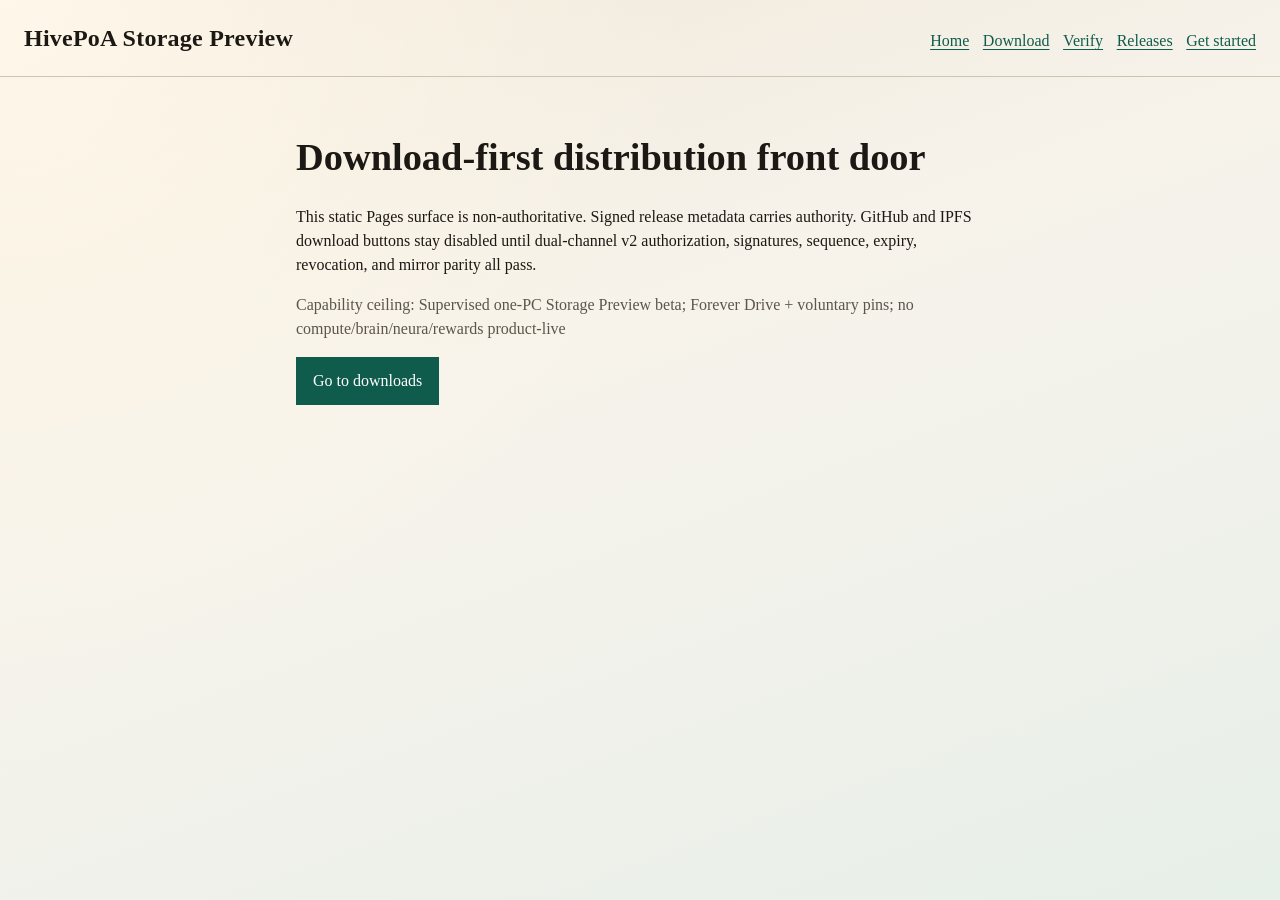
==== HivePoA/index.html @ bf8ed70e "feat(HivePoA): verification a tester can actually complete Rebuilt whole from HivePoA main 5262ad7bd" ====
<!DOCTYPE html>
<html lang="en">
<head>
  <meta charset="utf-8">
  <meta name="viewport" content="width=device-width, initial-scale=1">
  <meta name="robots" content="noindex">
  <meta name="color-scheme" content="light dark">
  <title>HivePoA Storage Preview — Distribution</title>
  <link rel="stylesheet" href="./distribution-assets/distribution.css">
  <link rel="icon" href="data:image/svg+xml,%3Csvg%20xmlns='http://www.w3.org/2000/svg'%20viewBox='0%200%2032%2032'%3E%3Crect%20width='32'%20height='32'%20rx='7'%20fill='%230f5c4c'/%3E%3Cpath%20d='M16%206.5l8.2%204.75v9.5L16%2025.5l-8.2-4.75v-9.5z'%20fill='none'%20stroke='%23f3efe6'%20stroke-width='2.2'%20stroke-linejoin='round'/%3E%3Ccircle%20cx='16'%20cy='16'%20r='2.6'%20fill='%23f3efe6'/%3E%3C/svg%3E">
  <link rel="canonical" href="https://dhenz14.github.io/HivePoA/">
  <meta name="description" content="Download-first distribution front door for the signed Storage Preview tester build.">
  <meta name="color-scheme" content="light dark">
  <meta name="theme-color" media="(prefers-color-scheme: light)" content="#0f5c4c">
  <meta name="theme-color" media="(prefers-color-scheme: dark)" content="#14161a">
  <meta property="og:type" content="website">
  <meta property="og:site_name" content="HivePoA Storage Preview">
  <meta property="og:title" content="HivePoA Storage Preview">
  <meta property="og:description" content="Download-first distribution front door for the signed Storage Preview tester build.">
  <meta property="og:url" content="https://dhenz14.github.io/HivePoA/">
  <meta name="twitter:card" content="summary">
  <meta name="twitter:title" content="HivePoA Storage Preview">
  <meta name="twitter:description" content="Download-first distribution front door for the signed Storage Preview tester build.">
</head>
<body>
  <a class="skip-link" href="#main">Skip to content</a>
  <header class="site-header">
    <p class="brand">HivePoA Storage Preview</p>
    <nav aria-label="Primary">
      <a href="./">Home</a>
      <a href="./download/">Download</a>
      <a href="./verify/">Verify</a>
      <a href="./releases/">Releases</a>
      <a href="./get-started/">Get started</a>
    </nav>
  </header>
  <main id="main">
    <h1>Download-first distribution front door</h1>
    <p>
      This static Pages surface is non-authoritative. Signed release metadata carries
      authority. GitHub and IPFS download buttons stay disabled until dual-channel v2
      authorization, signatures, sequence, expiry, revocation, and mirror parity all pass.
    </p>
    <p class="ceiling" data-capability-ceiling></p>
    <p><a class="button" href="./download/">Go to downloads</a></p>
  </main>
  <script type="application/json" id="release-index-fixture">{"schema":"https://hivepoa.io/schemas/hivepoa-release-channel-index.v1.json","schemaVersion":1,"signed":{"product":"HivePoA Storage Preview","profile":"storage-preview-desktop-x64.v2","createdAt":"2026-07-30T21:45:53.540Z","expiresAt":"2026-10-30T00:00:00.000Z","latestBetaSequence":4,"latestStableSequence":0,"capabilityCeilingText":"Supervised one-PC Storage Preview beta; Forever Drive + voluntary pins; no compute/brain/neura/rewards product-live","signer":"hivepoa-storage-preview-operator","mirrorParity":true,"releases":[{"version":"2.0.1-storage-preview.4","releaseSequence":4,"channel":"beta","manifestSha256":"cb8f3d0cde71b6101dfc9dc495662c6aebd881d019ec46fd1566d18a9936e7ad","manifestCid":"bafkreiglr46qzxtrwyib37e5yskwmldk5pmiduaz5rdp2flg2gfjsnxhvu","publicationProofCid":"bafkreiglr46qzxtrwyib37e5yskwmldk5pmiduaz5rdp2flg2gfjsnxhvu","receiptCid":"bafkreiglr46qzxtrwyib37e5yskwmldk5pmiduaz5rdp2flg2gfjsnxhvu","githubReleaseTag":"storage-preview-2.0.1-4","githubRepository":"Dhenz14/HivePoA-Distribution","githubRepositoryId":1316835999,"githubManifestAsset":"ipfs-release-manifest-v2.0.1-storage-preview.4.json","platform":"windows","architecture":"x64","bytes":125623659,"artifactDigests":{"SpiritBomb-Portable-2.0.1-storage-preview.4.exe":"e273ab1129e31aa7a58f5aa725f70b2e0589bb5bdbb651239672a83c1dad28ae","ipfs-release-manifest-v2.0.1-storage-preview.4.json":"cb8f3d0cde71b6101dfc9dc495662c6aebd881d019ec46fd1566d18a9936e7ad"},"primaryArtifact":"SpiritBomb-Portable-2.0.1-storage-preview.4.exe","tufVersion":1,"revoked":false,"ipfsGateways":["https://dweb.link/ipfs","https://ipfs.filebase.io/ipfs"],"cidMirrorPath":"cid-mirrors/bafkreiglr46qzxtrwyib37e5yskwmldk5pmiduaz5rdp2flg2gfjsnxhvu.json"},{"version":"2.0.1-storage-preview.3","releaseSequence":3,"channel":"beta","manifestSha256":"feefa0e2dfbdb0725e052f8b0aae3d7dfbe80cc136f22ef6fcdeb0aeb7fb8552","manifestCid":"bafkreih656qofx55wbzf4bjprmfk4pl57puazqjw6ixpn7g6wcxlp64fki","publicationProofCid":"bafkreih656qofx55wbzf4bjprmfk4pl57puazqjw6ixpn7g6wcxlp64fki","receiptCid":"bafkreih656qofx55wbzf4bjprmfk4pl57puazqjw6ixpn7g6wcxlp64fki","githubReleaseTag":"storage-preview-2.0.1-3","githubRepository":"Dhenz14/HivePoA-Distribution","githubRepositoryId":1316835999,"githubManifestAsset":"ipfs-release-manifest-v2.0.1-storage-preview.3.json","platform":"windows/linux","architecture":"x64","bytes":125620962,"artifactDigests":{"SpiritBomb-Portable-2.0.1-storage-preview.3.exe":"93c9d1ee63a40ff9600a9004d0b8621864abc9c60db822216abab0d23a204b77","ipfs-release-manifest-v2.0.1-storage-preview.3.json":"feefa0e2dfbdb0725e052f8b0aae3d7dfbe80cc136f22ef6fcdeb0aeb7fb8552"},"primaryArtifact":"SpiritBomb-Portable-2.0.1-storage-preview.3.exe","tufVersion":1,"revoked":true,"ipfsGateways":["https://dweb.link/ipfs","https://ipfs.filebase.io/ipfs"],"cidMirrorPath":"cid-mirrors/bafkreih656qofx55wbzf4bjprmfk4pl57puazqjw6ixpn7g6wcxlp64fki.json"},{"version":"2.0.1-storage-preview.2","releaseSequence":2,"channel":"beta","manifestSha256":"df2efd735564927a7981c108dbe11d0653fe9c36445e6f8821eefb9c0e155286","manifestCid":"bafkreig7f36xgvlesj5htaobbdn6chigkp7jynselzxyqipo7ooa4fksqy","publicationProofCid":"bafkreig7f36xgvlesj5htaobbdn6chigkp7jynselzxyqipo7ooa4fksqy","receiptCid":"bafkreig7f36xgvlesj5htaobbdn6chigkp7jynselzxyqipo7ooa4fksqy","githubReleaseTag":"storage-preview-2.0.1-2","githubRepository":"Dhenz14/HivePoA-Distribution","githubRepositoryId":1316835999,"githubManifestAsset":"ipfs-release-manifest-v2.0.1-storage-preview.2.json","platform":"windows/linux","architecture":"x64","bytes":125619577,"artifactDigests":{"SpiritBomb-Portable-2.0.1-storage-preview.2.exe":"ac1b08969d53ce4338b0768f21144e14934c5b8e65bdc9f175fd0d2e2fbe8015","ipfs-release-manifest-v2.0.1-storage-preview.2.json":"df2efd735564927a7981c108dbe11d0653fe9c36445e6f8821eefb9c0e155286"},"primaryArtifact":"SpiritBomb-Portable-2.0.1-storage-preview.2.exe","tufVersion":1,"revoked":true,"ipfsGateways":["https://dweb.link/ipfs","https://ipfs.filebase.io/ipfs"],"cidMirrorPath":"cid-mirrors/bafkreig7f36xgvlesj5htaobbdn6chigkp7jynselzxyqipo7ooa4fksqy.json"},{"version":"2.0.1-storage-preview.1","releaseSequence":1,"channel":"beta","manifestSha256":"73f15a3a205eb212b39d95d88bf4a7e4d3b59e0af868d528af890f9af0d03007","manifestCid":"bafkreidt6fnduic6wijlhhmv3cf7jj7e2o2z4cxyndksrl4jb6npbubqa4","publicationProofCid":"bafkreihsrbx7h4sycmuf5mkmogpbvhqtbbhp7lajwxulrvjslsslzmjjky","receiptCid":"bafkreibdvxhdmkxbnf6iqnvmloc3q3t2ngq34psakn5ys26yddn3z7xr5q","githubReleaseTag":"storage-preview-2.0.1","githubRepository":"Dhenz14/HivePoA-Distribution","githubRepositoryId":1316835999,"githubManifestAsset":"ipfs-release-manifest-v2.0.1-storage-preview.1.json","platform":"windows/linux","architecture":"x64","bytes":450121803,"artifactDigests":{"HivePoA-Storage-Runtime-Proof-2.0.1-storage-preview.1-universal.json":"9c54b21cf029af956b2c3557dc32413f1748c13a17ba79194fcd1cb771e7cace","HivePoA-Storage-Tester-2.0.1-storage-preview.1-universal.tar.gz":"802f863fe6ab7f61b4443c3a3a416fd31483b4f1f12afe7521b481011ceb805b","HivePoA-Web-Interface-2.0.1-storage-preview.1-universal.tar.gz":"bc96e5534a907058ba4f100ff2ba1f33a22f14c45f4d6eca263135eb05f6f074","SpiritBomb-2.0.1-storage-preview.1-amd64.deb":"262b36468874403c2518c3e37676daac871d6ac1a228ffa0fa7ebb4cddb14a46","SpiritBomb-2.0.1-storage-preview.1-x86_64.AppImage":"58db30db54e2167d53e758fcb5534f4b7f728dc2f128c149aa5f58e31943d00a","SpiritBomb-Portable-2.0.1-storage-preview.1.exe":"33b93110fc12a68117ef8f37a29984ddfc6564249e8a2a01c174f0d1478346c6"},"primaryArtifact":"SpiritBomb-Portable-2.0.1-storage-preview.1.exe","tufVersion":1,"revoked":false,"ipfsGateways":["https://dweb.link/ipfs","https://ipfs.filebase.io/ipfs","http://192.168.1.117:8080/ipfs"],"cidMirrorPath":"cid-mirrors/bafkreidt6fnduic6wijlhhmv3cf7jj7e2o2z4cxyndksrl4jb6npbubqa4.json"}],"revocations":[{"releaseSequence":2,"revokedAt":"2026-07-30T21:45:53.540Z","reason":"WITHDRAWN: not approved for testing; incomplete proof; do not install"},{"releaseSequence":3,"revokedAt":"2026-07-30T21:45:53.540Z","reason":"WITHDRAWN: superseded by storage-preview.4 remediation tip"}],"revocationStateVersion":2},"signatures":[{"keyId":"hivepoa-storage-preview-operator","algorithm":"ed25519","signature":"OhzBxu/ovLx/SpJxcGt8v2KwLkKDvv9E2RlyBVcGMLMyw51ApTmnFJWwdW3iq+sIh1X50BLX0IHsEmvHqF/6AA==","publicKeySha256":"11098a69d338689c46e2ac08b66f315fd7ded7f794b74d8c0bf09bf03715c081"}],"trustBootstrap":{"keyId":"hivepoa-storage-preview-operator","algorithm":"ed25519","publicKeyPem":"-----BEGIN PUBLIC KEY-----\nMCowBQYDK2VwAyEAzExvNnIwqDCR4M9UfX/LRVCgd752NHpcPrTmOwM5xvI=\n-----END PUBLIC KEY-----\n","publicKeySha256":"11098a69d338689c46e2ac08b66f315fd7ded7f794b74d8c0bf09bf03715c081"}}</script>
  <script src="./distribution-assets/distribution.js" defer></script>
</body>
</html>
---- HivePoA/distribution-assets/distribution.css ----
:root {
  --bg: #f3efe6;
  --surface: rgba(255, 255, 255, 0.55);
  --ink: #1c1915;
  --muted: #5c554c;
  --accent: #0f5c4c;
  --accent-ink: #fff;
  --border: #cfc4b2;
  --danger: #8a1f1f;
  --ok: #0f5c4c;
  --focus: #0b3d74;
  --page: radial-gradient(circle at top left, #fff8ea 0, transparent 45%),
          linear-gradient(160deg, #efe7d8, #f7f3eb 40%, #e7efe9);
  color-scheme: light dark;
  font-family: "Source Serif 4", "Iowan Old Style", "Palatino Linotype", Palatino, serif;
}

/* Testers open this on a phone, often at night. The palette keeps the same
   contrast relationships rather than inverting into a washed-out grey. */
@media (prefers-color-scheme: dark) {
  :root {
    --bg: #14161a;
    --surface: rgba(255, 255, 255, 0.04);
    --ink: #ece6db;
    --muted: #a49c8f;
    --accent: #5fd3b2;
    --accent-ink: #06231c;
    --border: #3a4048;
    --danger: #ff9b9b;
    --ok: #5fd3b2;
    --focus: #8ab8ff;
    --page: radial-gradient(circle at top left, #1d2128 0, transparent 45%),
            linear-gradient(160deg, #171a1f, #14161a 40%, #121a18);
  }
}

* { box-sizing: border-box; }
body {
  margin: 0;
  color: var(--ink);
  background: var(--page);
  background-color: var(--bg);
  min-height: 100vh;
  line-height: 1.5;
}
.skip-link {
  position: absolute;
  left: -999px;
  top: 0;
  background: #fff;
  color: var(--ink);
  padding: 0.5rem 1rem;
}
.skip-link:focus { left: 0; z-index: 10; }
.site-header {
  display: flex;
  flex-wrap: wrap;
  gap: 1rem;
  justify-content: space-between;
  align-items: baseline;
  padding: 1.25rem 1.5rem;
  border-bottom: 1px solid var(--border);
}
.brand {
  margin: 0;
  font-size: 1.5rem;
  font-weight: 700;
  letter-spacing: 0.01em;
}
nav { display: flex; flex-wrap: wrap; gap: 0.85rem; }
nav a {
  color: var(--accent);
  text-decoration-thickness: 1px;
  text-underline-offset: 0.2em;
}
nav a[aria-current="page"] { color: var(--ink); font-weight: 700; }
main {
  max-width: 46rem;
  margin: 0 auto;
  padding: 2rem 1.5rem 4rem;
}
h1 { font-size: clamp(1.8rem, 3vw, 2.4rem); line-height: 1.15; }
.button, button {
  appearance: none;
  border: 1px solid var(--accent);
  background: var(--accent);
  color: var(--accent-ink);
  padding: 0.7rem 1rem;
  font: inherit;
  cursor: pointer;
}
button:disabled {
  background: #9aa39a;
  border-color: #9aa39a;
  color: #fff;
  cursor: not-allowed;
}
button:focus-visible, a:focus-visible, input:focus-visible {
  outline: 3px solid var(--focus);
  outline-offset: 2px;
}
.meta { display: grid; gap: 0.75rem; }
.meta div {
  display: grid;
  grid-template-columns: 10rem 1fr;
  gap: 0.5rem;
  border-bottom: 1px solid var(--border);
  padding-bottom: 0.4rem;
}
.meta dt { color: var(--muted); }
/* SHA-256 is a 64-character unbroken token. Without this it forces the whole
   document wider than a phone viewport and the digest a tester must compare
   scrolls off-screen. */
.meta dd { margin: 0; overflow-wrap: anywhere; }
code, .mono { overflow-wrap: anywhere; }
.actions { display: flex; flex-wrap: wrap; gap: 0.75rem; margin: 1.5rem 0; }
.status { color: var(--muted); }
.status[data-state="blocked"] { color: var(--danger); }
.drop {
  display: block;
  border: 2px dashed var(--border);
  border-radius: 8px;
  padding: 2rem;
  text-align: center;
  background: var(--surface);
  margin: 1rem 0;
  cursor: pointer;
  transition: border-color 120ms ease, background-color 120ms ease;
}
.drop:hover { border-color: var(--accent); }
/* Set while a file is dragged over the zone — the affordance the copy promises. */
.drop[data-dragging] {
  border-color: var(--accent);
  border-style: solid;
  background: color-mix(in srgb, var(--accent) 12%, transparent);
}
.drop-title { display: block; font-size: 1.15rem; font-weight: 700; }
.drop-hint { display: block; color: var(--muted); margin-top: 0.35rem; font-size: 0.95rem; }
.drop input { display: block; margin: 1rem auto 0; max-width: 100%; }
.ceiling { color: var(--muted); }

/* Hashing ~120 MB is long enough that silence reads as a hang. */
.progress { margin: 0.75rem 0; }
.progress .bar {
  height: 10px;
  border: 1px solid var(--border);
  border-radius: 999px;
  overflow: hidden;
  background: var(--surface);
}
.progress .bar span {
  display: block;
  height: 100%;
  width: 0%;
  background: var(--accent);
  transition: width 120ms linear;
}

/* The verdict is the whole point of the page, so it is stated in words rather
   than left for the reader to infer by comparing two hex strings. */
.verdict {
  display: grid;
  gap: 0.3rem;
  margin: 1rem 0;
  padding: 0.9rem 1rem;
  border: 1px solid var(--border);
  border-left-width: 5px;
  border-radius: 6px;
  background: var(--surface);
}
.verdict strong { font-size: 1.1rem; }
.verdict span { color: var(--muted); }
.verdict[data-verdict="match"] { border-left-color: var(--ok); }
.verdict[data-verdict="match"] strong { color: var(--ok); }
.verdict[data-verdict="mismatch"] { border-left-color: var(--danger); }
.verdict[data-verdict="mismatch"] strong { color: var(--danger); }
.verdict[data-verdict="unknown"] { border-left-color: var(--muted); }

.copy-value { overflow-wrap: anywhere; }
.copy-button {
  margin-left: 0.5rem;
  padding: 0.1rem 0.45rem;
  font-size: 0.75rem;
  line-height: 1.6;
  vertical-align: middle;
  background: transparent;
  color: var(--accent);
  border-radius: 4px;
}
.copy-button:hover { background: var(--accent); color: var(--accent-ink); }

.next-step {
  margin-top: 2.5rem;
  padding: 1rem 1.2rem;
  border: 1px solid var(--border);
  border-radius: 8px;
  background: var(--surface);
}
.next-step h2 { margin-top: 0; }

/* Artifact-digest table: hashes are wider than a phone, so the table scrolls
   inside its own box instead of dragging the page sideways. */
table { width: 100%; border-collapse: collapse; display: block; overflow-x: auto; }
th, td { text-align: left; padding: 0.5rem 0.6rem; border-bottom: 1px solid var(--border); vertical-align: top; }
th { color: var(--muted); font-weight: 600; }
td code { font-size: 0.9em; }

/* Release standing: a tester must never guess which build is installable. */
[data-release-list] { list-style: none; padding: 0; display: grid; gap: 0.6rem; }
[data-release-list] li {
  border: 1px solid var(--border);
  border-left-width: 4px;
  border-radius: 4px;
  padding: 0.7rem 0.9rem;
  background: var(--surface);
}
[data-release-list] li span { color: var(--muted); }
[data-release-list] li[data-release-state="tip"] { border-left-color: var(--accent); }
[data-release-list] li[data-release-state="tip"] span { color: var(--accent); font-weight: 700; }
[data-release-list] li[data-release-state="withdrawn"] { border-left-color: var(--danger); }
[data-release-list] li[data-release-state="withdrawn"] span { color: var(--danger); }
[data-release-list] li[data-release-state="superseded"] { opacity: 0.75; }

a.button { display: inline-block; text-decoration: none; }

@media (max-width: 34rem) {
  /* Stack label/value so a 64-char digest gets the full column width. */
  .meta div { grid-template-columns: 1fr; gap: 0.15rem; }
  .actions button, .actions .button { width: 100%; }
}
@media (prefers-reduced-motion: reduce) {
  * { scroll-behavior: auto !important; }
}
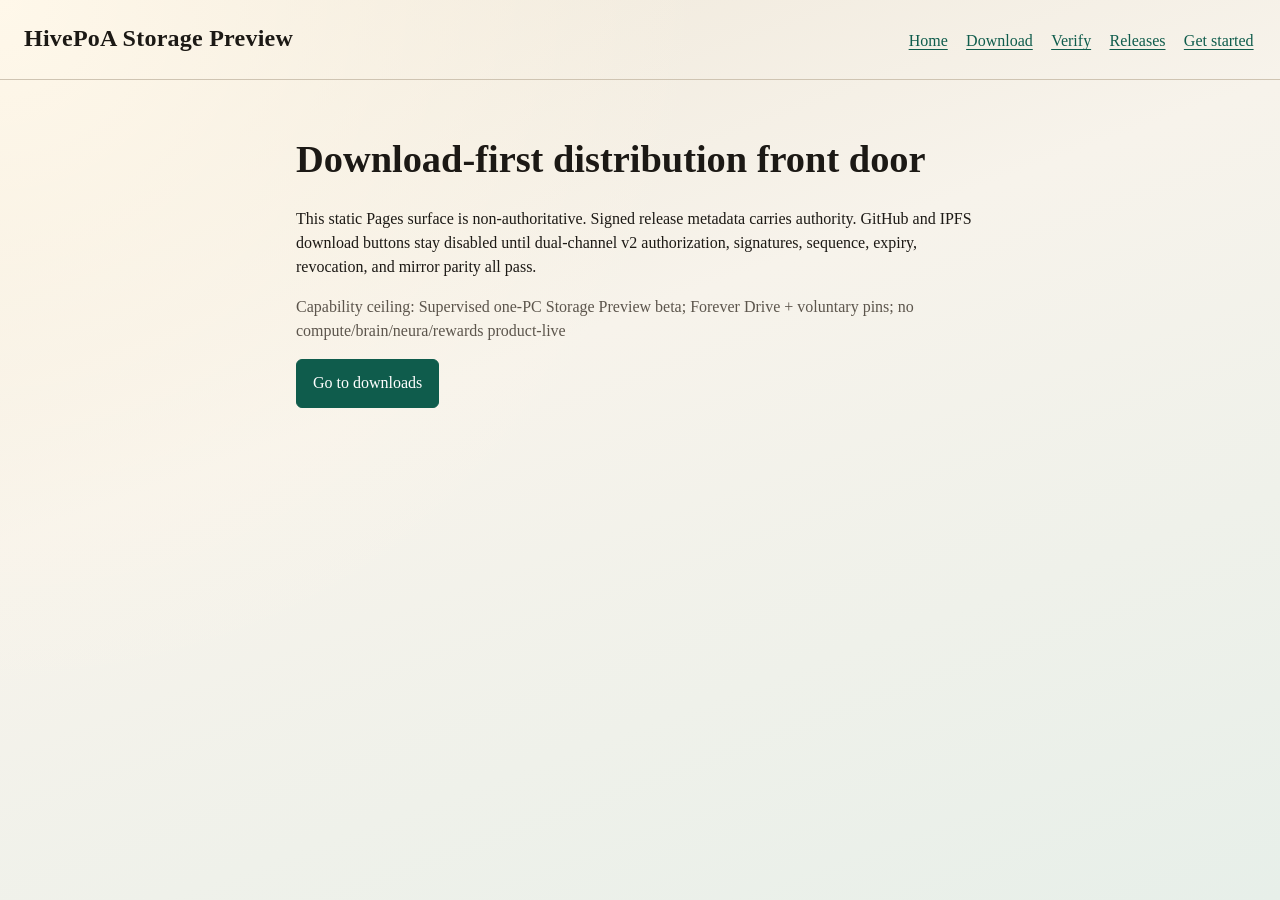
==== commit 54c0d477: "fix(HivePoA): dark-mode a11y repairs and the Windows warnings a friend will hit Rebuilt whole from H" ====
--- a/HivePoA/index.html
+++ b/HivePoA/index.html
@@ -4,7 +4,6 @@
   <meta charset="utf-8">
   <meta name="viewport" content="width=device-width, initial-scale=1">
   <meta name="robots" content="noindex">
-  <meta name="color-scheme" content="light dark">
   <title>HivePoA Storage Preview — Distribution</title>
   <link rel="stylesheet" href="./distribution-assets/distribution.css">
   <link rel="icon" href="data:image/svg+xml,%3Csvg%20xmlns='http://www.w3.org/2000/svg'%20viewBox='0%200%2032%2032'%3E%3Crect%20width='32'%20height='32'%20rx='7'%20fill='%230f5c4c'/%3E%3Cpath%20d='M16%206.5l8.2%204.75v9.5L16%2025.5l-8.2-4.75v-9.5z'%20fill='none'%20stroke='%23f3efe6'%20stroke-width='2.2'%20stroke-linejoin='round'/%3E%3Ccircle%20cx='16'%20cy='16'%20r='2.6'%20fill='%23f3efe6'/%3E%3C/svg%3E">
@@ -35,6 +34,9 @@
     </nav>
   </header>
   <main id="main">
+  <noscript>
+    <p class="status" data-state="blocked">This page needs JavaScript to check the signed release index. Nothing is downloaded or verified without it.</p>
+  </noscript>
     <h1>Download-first distribution front door</h1>
     <p>
       This static Pages surface is non-authoritative. Signed release metadata carries
--- a/HivePoA/distribution-assets/distribution.css
+++ b/HivePoA/distribution-assets/distribution.css
@@ -47,8 +47,11 @@
   position: absolute;
   left: -999px;
   top: 0;
-  background: #fff;
+  /* Hardcoded white here rendered near-white-on-white once dark mode landed,
+     so the first thing a keyboard user tabbed to was invisible. */
+  background: var(--bg);
   color: var(--ink);
+  border: 2px solid var(--focus);
   padding: 0.5rem 1rem;
 }
 .skip-link:focus { left: 0; z-index: 10; }
@@ -89,12 +92,18 @@
   font: inherit;
   cursor: pointer;
 }
+/* failClosed() writes the reason into the disabled button, so this state is an
+   information carrier and has to stay legible in both schemes. */
 button:disabled {
-  background: #9aa39a;
-  border-color: #9aa39a;
-  color: #fff;
+  background: color-mix(in srgb, var(--muted) 22%, var(--bg));
+  border-color: var(--muted);
+  color: var(--ink);
   cursor: not-allowed;
 }
+.button, button { border-radius: 6px; transition: filter 120ms ease; }
+.button:hover, button:not(:disabled):hover { filter: brightness(1.08); }
+.button:active, button:not(:disabled):active { transform: translateY(1px); }
+nav a { padding: 0.35rem 0.15rem; }
 button:focus-visible, a:focus-visible, input:focus-visible {
   outline: 3px solid var(--focus);
   outline-offset: 2px;
@@ -230,4 +239,6 @@
 }
 @media (prefers-reduced-motion: reduce) {
   * { scroll-behavior: auto !important; }
-}
+  .button, button { transition: none; }
+  .button:active, button:not(:disabled):active { transform: none; }
+}
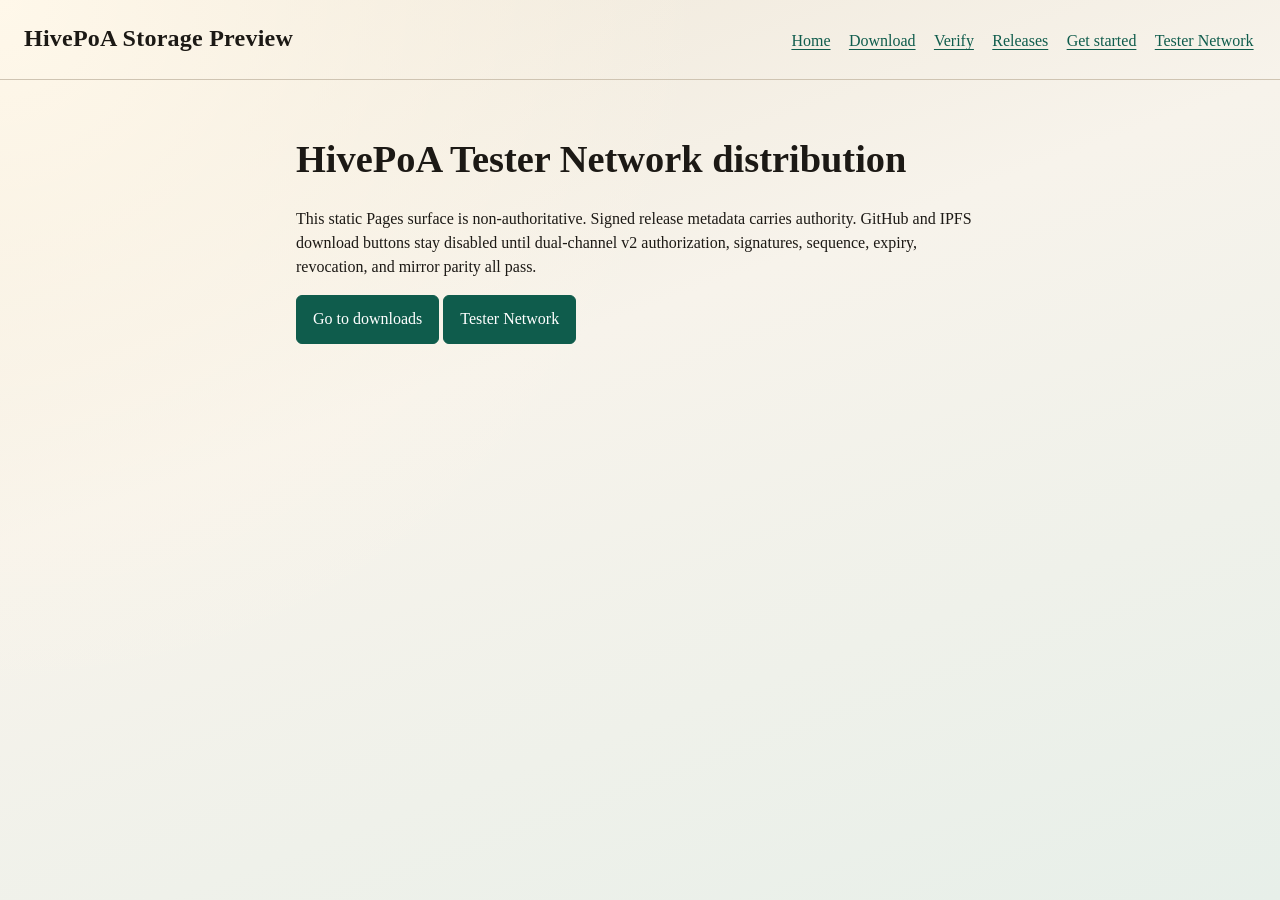
==== commit 8d9a8ff7: "publish HivePoA Tester Network 2.0.1-storage-preview.6" ====
--- a/HivePoA/index.html
+++ b/HivePoA/index.html
@@ -31,22 +31,23 @@
       <a href="./verify/">Verify</a>
       <a href="./releases/">Releases</a>
       <a href="./get-started/">Get started</a>
+      <a href="./tester-network/">Tester Network</a>
     </nav>
   </header>
   <main id="main">
   <noscript>
     <p class="status" data-state="blocked">This page needs JavaScript to check the signed release index. Nothing is downloaded or verified without it.</p>
   </noscript>
-    <h1>Download-first distribution front door</h1>
+    <h1>HivePoA Tester Network distribution</h1>
     <p>
       This static Pages surface is non-authoritative. Signed release metadata carries
       authority. GitHub and IPFS download buttons stay disabled until dual-channel v2
       authorization, signatures, sequence, expiry, revocation, and mirror parity all pass.
     </p>
     <p class="ceiling" data-capability-ceiling></p>
-    <p><a class="button" href="./download/">Go to downloads</a></p>
+    <p><a class="button" href="./download/">Go to downloads</a> <a class="button" href="./tester-network/">Tester Network</a></p>
   </main>
-  <script type="application/json" id="release-index-fixture">{"schema":"https://hivepoa.io/schemas/hivepoa-release-channel-index.v1.json","schemaVersion":1,"signed":{"product":"HivePoA Storage Preview","profile":"storage-preview-desktop-x64.v2","createdAt":"2026-07-30T21:45:53.540Z","expiresAt":"2026-10-30T00:00:00.000Z","latestBetaSequence":4,"latestStableSequence":0,"capabilityCeilingText":"Supervised one-PC Storage Preview beta; Forever Drive + voluntary pins; no compute/brain/neura/rewards product-live","signer":"hivepoa-storage-preview-operator","mirrorParity":true,"releases":[{"version":"2.0.1-storage-preview.4","releaseSequence":4,"channel":"beta","manifestSha256":"cb8f3d0cde71b6101dfc9dc495662c6aebd881d019ec46fd1566d18a9936e7ad","manifestCid":"bafkreiglr46qzxtrwyib37e5yskwmldk5pmiduaz5rdp2flg2gfjsnxhvu","publicationProofCid":"bafkreiglr46qzxtrwyib37e5yskwmldk5pmiduaz5rdp2flg2gfjsnxhvu","receiptCid":"bafkreiglr46qzxtrwyib37e5yskwmldk5pmiduaz5rdp2flg2gfjsnxhvu","githubReleaseTag":"storage-preview-2.0.1-4","githubRepository":"Dhenz14/HivePoA-Distribution","githubRepositoryId":1316835999,"githubManifestAsset":"ipfs-release-manifest-v2.0.1-storage-preview.4.json","platform":"windows","architecture":"x64","bytes":125623659,"artifactDigests":{"SpiritBomb-Portable-2.0.1-storage-preview.4.exe":"e273ab1129e31aa7a58f5aa725f70b2e0589bb5bdbb651239672a83c1dad28ae","ipfs-release-manifest-v2.0.1-storage-preview.4.json":"cb8f3d0cde71b6101dfc9dc495662c6aebd881d019ec46fd1566d18a9936e7ad"},"primaryArtifact":"SpiritBomb-Portable-2.0.1-storage-preview.4.exe","tufVersion":1,"revoked":false,"ipfsGateways":["https://dweb.link/ipfs","https://ipfs.filebase.io/ipfs"],"cidMirrorPath":"cid-mirrors/bafkreiglr46qzxtrwyib37e5yskwmldk5pmiduaz5rdp2flg2gfjsnxhvu.json"},{"version":"2.0.1-storage-preview.3","releaseSequence":3,"channel":"beta","manifestSha256":"feefa0e2dfbdb0725e052f8b0aae3d7dfbe80cc136f22ef6fcdeb0aeb7fb8552","manifestCid":"bafkreih656qofx55wbzf4bjprmfk4pl57puazqjw6ixpn7g6wcxlp64fki","publicationProofCid":"bafkreih656qofx55wbzf4bjprmfk4pl57puazqjw6ixpn7g6wcxlp64fki","receiptCid":"bafkreih656qofx55wbzf4bjprmfk4pl57puazqjw6ixpn7g6wcxlp64fki","githubReleaseTag":"storage-preview-2.0.1-3","githubRepository":"Dhenz14/HivePoA-Distribution","githubRepositoryId":1316835999,"githubManifestAsset":"ipfs-release-manifest-v2.0.1-storage-preview.3.json","platform":"windows/linux","architecture":"x64","bytes":125620962,"artifactDigests":{"SpiritBomb-Portable-2.0.1-storage-preview.3.exe":"93c9d1ee63a40ff9600a9004d0b8621864abc9c60db822216abab0d23a204b77","ipfs-release-manifest-v2.0.1-storage-preview.3.json":"feefa0e2dfbdb0725e052f8b0aae3d7dfbe80cc136f22ef6fcdeb0aeb7fb8552"},"primaryArtifact":"SpiritBomb-Portable-2.0.1-storage-preview.3.exe","tufVersion":1,"revoked":true,"ipfsGateways":["https://dweb.link/ipfs","https://ipfs.filebase.io/ipfs"],"cidMirrorPath":"cid-mirrors/bafkreih656qofx55wbzf4bjprmfk4pl57puazqjw6ixpn7g6wcxlp64fki.json"},{"version":"2.0.1-storage-preview.2","releaseSequence":2,"channel":"beta","manifestSha256":"df2efd735564927a7981c108dbe11d0653fe9c36445e6f8821eefb9c0e155286","manifestCid":"bafkreig7f36xgvlesj5htaobbdn6chigkp7jynselzxyqipo7ooa4fksqy","publicationProofCid":"bafkreig7f36xgvlesj5htaobbdn6chigkp7jynselzxyqipo7ooa4fksqy","receiptCid":"bafkreig7f36xgvlesj5htaobbdn6chigkp7jynselzxyqipo7ooa4fksqy","githubReleaseTag":"storage-preview-2.0.1-2","githubRepository":"Dhenz14/HivePoA-Distribution","githubRepositoryId":1316835999,"githubManifestAsset":"ipfs-release-manifest-v2.0.1-storage-preview.2.json","platform":"windows/linux","architecture":"x64","bytes":125619577,"artifactDigests":{"SpiritBomb-Portable-2.0.1-storage-preview.2.exe":"ac1b08969d53ce4338b0768f21144e14934c5b8e65bdc9f175fd0d2e2fbe8015","ipfs-release-manifest-v2.0.1-storage-preview.2.json":"df2efd735564927a7981c108dbe11d0653fe9c36445e6f8821eefb9c0e155286"},"primaryArtifact":"SpiritBomb-Portable-2.0.1-storage-preview.2.exe","tufVersion":1,"revoked":true,"ipfsGateways":["https://dweb.link/ipfs","https://ipfs.filebase.io/ipfs"],"cidMirrorPath":"cid-mirrors/bafkreig7f36xgvlesj5htaobbdn6chigkp7jynselzxyqipo7ooa4fksqy.json"},{"version":"2.0.1-storage-preview.1","releaseSequence":1,"channel":"beta","manifestSha256":"73f15a3a205eb212b39d95d88bf4a7e4d3b59e0af868d528af890f9af0d03007","manifestCid":"bafkreidt6fnduic6wijlhhmv3cf7jj7e2o2z4cxyndksrl4jb6npbubqa4","publicationProofCid":"bafkreihsrbx7h4sycmuf5mkmogpbvhqtbbhp7lajwxulrvjslsslzmjjky","receiptCid":"bafkreibdvxhdmkxbnf6iqnvmloc3q3t2ngq34psakn5ys26yddn3z7xr5q","githubReleaseTag":"storage-preview-2.0.1","githubRepository":"Dhenz14/HivePoA-Distribution","githubRepositoryId":1316835999,"githubManifestAsset":"ipfs-release-manifest-v2.0.1-storage-preview.1.json","platform":"windows/linux","architecture":"x64","bytes":450121803,"artifactDigests":{"HivePoA-Storage-Runtime-Proof-2.0.1-storage-preview.1-universal.json":"9c54b21cf029af956b2c3557dc32413f1748c13a17ba79194fcd1cb771e7cace","HivePoA-Storage-Tester-2.0.1-storage-preview.1-universal.tar.gz":"802f863fe6ab7f61b4443c3a3a416fd31483b4f1f12afe7521b481011ceb805b","HivePoA-Web-Interface-2.0.1-storage-preview.1-universal.tar.gz":"bc96e5534a907058ba4f100ff2ba1f33a22f14c45f4d6eca263135eb05f6f074","SpiritBomb-2.0.1-storage-preview.1-amd64.deb":"262b36468874403c2518c3e37676daac871d6ac1a228ffa0fa7ebb4cddb14a46","SpiritBomb-2.0.1-storage-preview.1-x86_64.AppImage":"58db30db54e2167d53e758fcb5534f4b7f728dc2f128c149aa5f58e31943d00a","SpiritBomb-Portable-2.0.1-storage-preview.1.exe":"33b93110fc12a68117ef8f37a29984ddfc6564249e8a2a01c174f0d1478346c6"},"primaryArtifact":"SpiritBomb-Portable-2.0.1-storage-preview.1.exe","tufVersion":1,"revoked":false,"ipfsGateways":["https://dweb.link/ipfs","https://ipfs.filebase.io/ipfs","http://192.168.1.117:8080/ipfs"],"cidMirrorPath":"cid-mirrors/bafkreidt6fnduic6wijlhhmv3cf7jj7e2o2z4cxyndksrl4jb6npbubqa4.json"}],"revocations":[{"releaseSequence":2,"revokedAt":"2026-07-30T21:45:53.540Z","reason":"WITHDRAWN: not approved for testing; incomplete proof; do not install"},{"releaseSequence":3,"revokedAt":"2026-07-30T21:45:53.540Z","reason":"WITHDRAWN: superseded by storage-preview.4 remediation tip"}],"revocationStateVersion":2},"signatures":[{"keyId":"hivepoa-storage-preview-operator","algorithm":"ed25519","signature":"OhzBxu/ovLx/SpJxcGt8v2KwLkKDvv9E2RlyBVcGMLMyw51ApTmnFJWwdW3iq+sIh1X50BLX0IHsEmvHqF/6AA==","publicKeySha256":"11098a69d338689c46e2ac08b66f315fd7ded7f794b74d8c0bf09bf03715c081"}],"trustBootstrap":{"keyId":"hivepoa-storage-preview-operator","algorithm":"ed25519","publicKeyPem":"-----BEGIN PUBLIC KEY-----\nMCowBQYDK2VwAyEAzExvNnIwqDCR4M9UfX/LRVCgd752NHpcPrTmOwM5xvI=\n-----END PUBLIC KEY-----\n","publicKeySha256":"11098a69d338689c46e2ac08b66f315fd7ded7f794b74d8c0bf09bf03715c081"}}</script>
-  <script src="./distribution-assets/distribution.js" defer></script>
+  <script type="application/json" id="release-index-fixture">{"schema":"https://hivepoa.io/schemas/hivepoa-release-channel-index.v1.json","schemaVersion":1,"signed":{"product":"HivePoA Storage Preview","profile":"storage-preview-desktop-x64.v2","createdAt":"2026-08-03T08:20:58.924Z","expiresAt":"2026-11-01T08:20:58.924Z","latestBetaSequence":6,"latestStableSequence":0,"capabilityCeilingText":"Tester Network storage PoA; 100 valueless test credits exactly once per accepted proof; no transfer, redemption, monetary reward, posting key, or Hive transaction","signer":"hivepoa-storage-preview-operator","mirrorParity":true,"releases":[{"version":"2.0.1-storage-preview.6","releaseSequence":6,"channel":"beta","manifestSha256":"d99ae92cdfe42bbe7d78db578af7a242f57ab324941ac7afcf0facde9c0b4c50","manifestCid":"bafkreigztluszx7efo7h26g3k6fppisc6v5lgjeudld27typvtpjyc2mka","publicationProofCid":"bafkreihnwn65vtnyrohj5vbi6efzv3vvlfholk7pz2nqirutic63qcevea","receiptCid":"bafkreiatijblkzbvtdndxlme7rbx4r2zdfttoe44xahx7ab57fqplqshge","githubReleaseTag":"storage-preview-2.0.1-6","githubRepository":"Dhenz14/HivePoA-Distribution","githubRepositoryId":1316835999,"githubManifestAsset":"tester-network-manifest-2.0.1-storage-preview.6.json","platform":"linux","architecture":"x64","bytes":179361113,"artifactDigests":{"SpiritBomb-2.0.1-storage-preview.6-x86_64.AppImage":"9178c8d4a6c7f3e1fe210061b712c63b232d77554883d0c18576331825b76212","tester-network-manifest-2.0.1-storage-preview.6.json":"d99ae92cdfe42bbe7d78db578af7a242f57ab324941ac7afcf0facde9c0b4c50","tester-network-publication-receipt-2.0.1-storage-preview.6.json":"134242b5643598da3bad84fc437e4759196737139cb80f7f803df960f5c24731","tester-network-publication-proof-2.0.1-storage-preview.6.json":"edb37ddacdb88b8e9ed428f10b9aeeb5594ee5abefce9b04469340bdb8089520"},"primaryArtifactCid":"bafybeict7ct2hhbp74cvwf3j3kh345n7wcedpzsnfolcqo65hqvibg3h5i","primaryArtifact":"SpiritBomb-2.0.1-storage-preview.6-x86_64.AppImage","tufVersion":6,"revoked":false,"ipfsGateways":["https://dweb.link/ipfs","https://ipfs.filebase.io/ipfs"],"cidMirrorPath":"cid-mirrors/bafkreigztluszx7efo7h26g3k6fppisc6v5lgjeudld27typvtpjyc2mka.json","metadataMirrors":{"manifest":{"filename":"tester-network-manifest-2.0.1-storage-preview.6.json","bytes":6728,"sha256":"d99ae92cdfe42bbe7d78db578af7a242f57ab324941ac7afcf0facde9c0b4c50","cid":"bafkreigztluszx7efo7h26g3k6fppisc6v5lgjeudld27typvtpjyc2mka","path":"cid-mirrors/bafkreigztluszx7efo7h26g3k6fppisc6v5lgjeudld27typvtpjyc2mka.json"},"receipt":{"filename":"tester-network-publication-receipt-2.0.1-storage-preview.6.json","bytes":1826,"sha256":"134242b5643598da3bad84fc437e4759196737139cb80f7f803df960f5c24731","cid":"bafkreiatijblkzbvtdndxlme7rbx4r2zdfttoe44xahx7ab57fqplqshge","path":"cid-mirrors/bafkreiatijblkzbvtdndxlme7rbx4r2zdfttoe44xahx7ab57fqplqshge.json"},"publicationProof":{"filename":"tester-network-publication-proof-2.0.1-storage-preview.6.json","bytes":5610,"sha256":"edb37ddacdb88b8e9ed428f10b9aeeb5594ee5abefce9b04469340bdb8089520","cid":"bafkreihnwn65vtnyrohj5vbi6efzv3vvlfholk7pz2nqirutic63qcevea","path":"cid-mirrors/bafkreihnwn65vtnyrohj5vbi6efzv3vvlfholk7pz2nqirutic63qcevea.json"}},"testerNetwork":{"capability":"storage-poa-tester-network-v1","runbook":{"path":"docs/handoffs/STORAGE_POA_TESTER_NETWORK_RUNBOOK_20260802.md","sha256":"c6fd4b9259bf9e87559596e0f063d556714e9223823f8b5e9d6c334bc30cdeb4"},"bootstrap":{"minimumWorkers":2,"distinctWorkerIdentities":true,"operatorEnrollmentRequired":true,"realKuboRequired":true,"minimumHiveApiEndpoints":3},"proofPolicy":{"multiBlock":true,"irreversibleEntropyQuorum":"2-of-3-hive-api","replayIdempotent":true,"restartPersistenceRequired":true,"revocationSupported":true},"creditPolicy":{"schema":"hivepoa.storage-poa-test-credit-policy.v1","amountPerAcceptedProof":100,"replayAward":0,"unit":"test-credit","awardExactlyOnce":true,"transferable":false,"redeemable":false,"monetaryValue":false},"hiveBoundary":{"readOnlyBlockData":true,"postingKeyRequired":false,"broadcastsTransactions":false,"fabricatedTransactionIds":false}}},{"version":"2.0.1-storage-preview.5","releaseSequence":5,"channel":"beta","manifestSha256":"459f050699d215ba2dca7c0dbd3aa45f06f46b1d3a7e2441b2c418be32fd94fe","manifestCid":"bafkreicft4cqngoscw5c3st4bw6tvjc7a32gwhj2pysedmwedc7df7mu7y","publicationProofCid":"bafkreicft4cqngoscw5c3st4bw6tvjc7a32gwhj2pysedmwedc7df7mu7y","receiptCid":"bafkreicft4cqngoscw5c3st4bw6tvjc7a32gwhj2pysedmwedc7df7mu7y","githubReleaseTag":"storage-preview-2.0.1-5","githubRepository":"Dhenz14/HivePoA-Distribution","githubRepositoryId":1316835999,"githubManifestAsset":"ipfs-release-manifest-v2.0.1-storage-preview.5.json","platform":"windows","architecture":"x64","bytes":123798810,"artifactDigests":{"SpiritBomb-Portable-2.0.1-storage-preview.5.exe":"79b91356eb39daa6dac5d88882d02df63fcf969c3a7c00b0c8e932a66c539570","ipfs-release-manifest-v2.0.1-storage-preview.5.json":"459f050699d215ba2dca7c0dbd3aa45f06f46b1d3a7e2441b2c418be32fd94fe"},"primaryArtifactCid":"bafybeicdwxaa73mj4ypk2ockpnzgizlelp2ytqwgkkjjibzlgkfs32yn4u","primaryArtifact":"SpiritBomb-Portable-2.0.1-storage-preview.5.exe","tufVersion":1,"revoked":false,"ipfsGateways":["https://dweb.link/ipfs","https://ipfs.filebase.io/ipfs"],"cidMirrorPath":"cid-mirrors/bafkreicft4cqngoscw5c3st4bw6tvjc7a32gwhj2pysedmwedc7df7mu7y.json"},{"version":"2.0.1-storage-preview.4","releaseSequence":4,"channel":"beta","manifestSha256":"cb8f3d0cde71b6101dfc9dc495662c6aebd881d019ec46fd1566d18a9936e7ad","manifestCid":"bafkreiglr46qzxtrwyib37e5yskwmldk5pmiduaz5rdp2flg2gfjsnxhvu","publicationProofCid":"bafkreiglr46qzxtrwyib37e5yskwmldk5pmiduaz5rdp2flg2gfjsnxhvu","receiptCid":"bafkreiglr46qzxtrwyib37e5yskwmldk5pmiduaz5rdp2flg2gfjsnxhvu","githubReleaseTag":"storage-preview-2.0.1-4","githubRepository":"Dhenz14/HivePoA-Distribution","githubRepositoryId":1316835999,"githubManifestAsset":"ipfs-release-manifest-v2.0.1-storage-preview.4.json","platform":"windows","architecture":"x64","bytes":125623659,"artifactDigests":{"SpiritBomb-Portable-2.0.1-storage-preview.4.exe":"e273ab1129e31aa7a58f5aa725f70b2e0589bb5bdbb651239672a83c1dad28ae","ipfs-release-manifest-v2.0.1-storage-preview.4.json":"cb8f3d0cde71b6101dfc9dc495662c6aebd881d019ec46fd1566d18a9936e7ad"},"primaryArtifact":"SpiritBomb-Portable-2.0.1-storage-preview.4.exe","tufVersion":1,"revoked":true,"ipfsGateways":["https://dweb.link/ipfs","https://ipfs.filebase.io/ipfs"],"cidMirrorPath":"cid-mirrors/bafkreiglr46qzxtrwyib37e5yskwmldk5pmiduaz5rdp2flg2gfjsnxhvu.json"},{"version":"2.0.1-storage-preview.3","releaseSequence":3,"channel":"beta","manifestSha256":"feefa0e2dfbdb0725e052f8b0aae3d7dfbe80cc136f22ef6fcdeb0aeb7fb8552","manifestCid":"bafkreih656qofx55wbzf4bjprmfk4pl57puazqjw6ixpn7g6wcxlp64fki","publicationProofCid":"bafkreih656qofx55wbzf4bjprmfk4pl57puazqjw6ixpn7g6wcxlp64fki","receiptCid":"bafkreih656qofx55wbzf4bjprmfk4pl57puazqjw6ixpn7g6wcxlp64fki","githubReleaseTag":"storage-preview-2.0.1-3","githubRepository":"Dhenz14/HivePoA-Distribution","githubRepositoryId":1316835999,"githubManifestAsset":"ipfs-release-manifest-v2.0.1-storage-preview.3.json","platform":"windows/linux","architecture":"x64","bytes":125620962,"artifactDigests":{"SpiritBomb-Portable-2.0.1-storage-preview.3.exe":"93c9d1ee63a40ff9600a9004d0b8621864abc9c60db822216abab0d23a204b77","ipfs-release-manifest-v2.0.1-storage-preview.3.json":"feefa0e2dfbdb0725e052f8b0aae3d7dfbe80cc136f22ef6fcdeb0aeb7fb8552"},"primaryArtifact":"SpiritBomb-Portable-2.0.1-storage-preview.3.exe","tufVersion":1,"revoked":true,"ipfsGateways":["https://dweb.link/ipfs","https://ipfs.filebase.io/ipfs"],"cidMirrorPath":"cid-mirrors/bafkreih656qofx55wbzf4bjprmfk4pl57puazqjw6ixpn7g6wcxlp64fki.json"},{"version":"2.0.1-storage-preview.2","releaseSequence":2,"channel":"beta","manifestSha256":"df2efd735564927a7981c108dbe11d0653fe9c36445e6f8821eefb9c0e155286","manifestCid":"bafkreig7f36xgvlesj5htaobbdn6chigkp7jynselzxyqipo7ooa4fksqy","publicationProofCid":"bafkreig7f36xgvlesj5htaobbdn6chigkp7jynselzxyqipo7ooa4fksqy","receiptCid":"bafkreig7f36xgvlesj5htaobbdn6chigkp7jynselzxyqipo7ooa4fksqy","githubReleaseTag":"storage-preview-2.0.1-2","githubRepository":"Dhenz14/HivePoA-Distribution","githubRepositoryId":1316835999,"githubManifestAsset":"ipfs-release-manifest-v2.0.1-storage-preview.2.json","platform":"windows/linux","architecture":"x64","bytes":125619577,"artifactDigests":{"SpiritBomb-Portable-2.0.1-storage-preview.2.exe":"ac1b08969d53ce4338b0768f21144e14934c5b8e65bdc9f175fd0d2e2fbe8015","ipfs-release-manifest-v2.0.1-storage-preview.2.json":"df2efd735564927a7981c108dbe11d0653fe9c36445e6f8821eefb9c0e155286"},"primaryArtifact":"SpiritBomb-Portable-2.0.1-storage-preview.2.exe","tufVersion":1,"revoked":true,"ipfsGateways":["https://dweb.link/ipfs","https://ipfs.filebase.io/ipfs"],"cidMirrorPath":"cid-mirrors/bafkreig7f36xgvlesj5htaobbdn6chigkp7jynselzxyqipo7ooa4fksqy.json"},{"version":"2.0.1-storage-preview.1","releaseSequence":1,"channel":"beta","manifestSha256":"73f15a3a205eb212b39d95d88bf4a7e4d3b59e0af868d528af890f9af0d03007","manifestCid":"bafkreidt6fnduic6wijlhhmv3cf7jj7e2o2z4cxyndksrl4jb6npbubqa4","publicationProofCid":"bafkreihsrbx7h4sycmuf5mkmogpbvhqtbbhp7lajwxulrvjslsslzmjjky","receiptCid":"bafkreibdvxhdmkxbnf6iqnvmloc3q3t2ngq34psakn5ys26yddn3z7xr5q","githubReleaseTag":"storage-preview-2.0.1","githubRepository":"Dhenz14/HivePoA-Distribution","githubRepositoryId":1316835999,"githubManifestAsset":"ipfs-release-manifest-v2.0.1-storage-preview.1.json","platform":"windows/linux","architecture":"x64","bytes":450121803,"artifactDigests":{"HivePoA-Storage-Runtime-Proof-2.0.1-storage-preview.1-universal.json":"9c54b21cf029af956b2c3557dc32413f1748c13a17ba79194fcd1cb771e7cace","HivePoA-Storage-Tester-2.0.1-storage-preview.1-universal.tar.gz":"802f863fe6ab7f61b4443c3a3a416fd31483b4f1f12afe7521b481011ceb805b","HivePoA-Web-Interface-2.0.1-storage-preview.1-universal.tar.gz":"bc96e5534a907058ba4f100ff2ba1f33a22f14c45f4d6eca263135eb05f6f074","SpiritBomb-2.0.1-storage-preview.1-amd64.deb":"262b36468874403c2518c3e37676daac871d6ac1a228ffa0fa7ebb4cddb14a46","SpiritBomb-2.0.1-storage-preview.1-x86_64.AppImage":"58db30db54e2167d53e758fcb5534f4b7f728dc2f128c149aa5f58e31943d00a","SpiritBomb-Portable-2.0.1-storage-preview.1.exe":"33b93110fc12a68117ef8f37a29984ddfc6564249e8a2a01c174f0d1478346c6"},"primaryArtifact":"SpiritBomb-Portable-2.0.1-storage-preview.1.exe","tufVersion":1,"revoked":false,"ipfsGateways":["https://dweb.link/ipfs","https://ipfs.filebase.io/ipfs","http://192.168.1.117:8080/ipfs"],"cidMirrorPath":"cid-mirrors/bafkreidt6fnduic6wijlhhmv3cf7jj7e2o2z4cxyndksrl4jb6npbubqa4.json"}],"revocations":[{"releaseSequence":2,"revokedAt":"2026-07-30T21:45:53.540Z","reason":"WITHDRAWN: not approved for testing; incomplete proof; do not install"},{"releaseSequence":3,"revokedAt":"2026-07-30T21:45:53.540Z","reason":"WITHDRAWN: superseded by storage-preview.4 remediation tip"},{"releaseSequence":4,"revokedAt":"2026-07-31T19:08:57.238Z","reason":"WITHDRAWN: never starts — shadowed-require temporal dead zone in the packaged main process; superseded by .5"}],"revocationStateVersion":3},"signatures":[{"keyId":"hivepoa-storage-preview-operator","algorithm":"ed25519","signature":"gjJGdah7W3rQzYd4L163CCVnykx7nDmoradXATwasfQ0BE/SFSQHDt8iKc88bJzWtqac9W4XeFJQfAwIoawqBg==","publicKeySha256":"11098a69d338689c46e2ac08b66f315fd7ded7f794b74d8c0bf09bf03715c081"}],"trustBootstrap":{"keyId":"hivepoa-storage-preview-operator","algorithm":"ed25519","publicKeyPem":"-----BEGIN PUBLIC KEY-----\nMCowBQYDK2VwAyEAzExvNnIwqDCR4M9UfX/LRVCgd752NHpcPrTmOwM5xvI=\n-----END PUBLIC KEY-----\n","publicKeySha256":"11098a69d338689c46e2ac08b66f315fd7ded7f794b74d8c0bf09bf03715c081"}}</script>
+  <script type="module" src="./distribution-assets/distribution.js"></script>
 </body>
 </html>
--- a/HivePoA/distribution-assets/distribution.css
+++ b/HivePoA/distribution-assets/distribution.css
@@ -198,6 +198,35 @@
 }
 .copy-button:hover { background: var(--accent); color: var(--accent-ink); }
 
+/* Two equal buttons implied two equal channels. They are not always equal:
+   a build can publish the package to one and only metadata to the other. */
+.channels { margin: 1.75rem 0; }
+.channels h2 { margin-bottom: 0.35rem; }
+[data-channels] { list-style: none; padding: 0; display: grid; gap: 0.6rem; }
+[data-channels] li {
+  display: grid;
+  grid-template-columns: 11rem auto;
+  gap: 0.15rem 0.75rem;
+  border: 1px solid var(--border);
+  border-left-width: 4px;
+  border-radius: 4px;
+  padding: 0.65rem 0.9rem;
+  background: var(--surface);
+}
+[data-channels] strong { grid-column: 1; }
+.channel-state { grid-column: 2; font-weight: 700; }
+.channel-detail { grid-column: 1 / -1; color: var(--muted); overflow-wrap: anywhere; font-size: 0.95rem; }
+[data-channels] li[data-state="package"] { border-left-color: var(--ok); }
+[data-channels] li[data-state="package"] .channel-state { color: var(--ok); }
+[data-channels] li[data-state="metadata-only"] { border-left-color: var(--muted); }
+[data-channels] li[data-state="metadata-only"] .channel-state { color: var(--muted); }
+[data-channels] li[data-state="unavailable"] { border-left-color: var(--danger); }
+[data-channels] li[data-state="unavailable"] .channel-state { color: var(--danger); }
+@media (max-width: 34rem) {
+  [data-channels] li { grid-template-columns: 1fr; }
+  .channel-state, [data-channels] strong { grid-column: 1; }
+}
+
 .next-step {
   margin-top: 2.5rem;
   padding: 1rem 1.2rem;
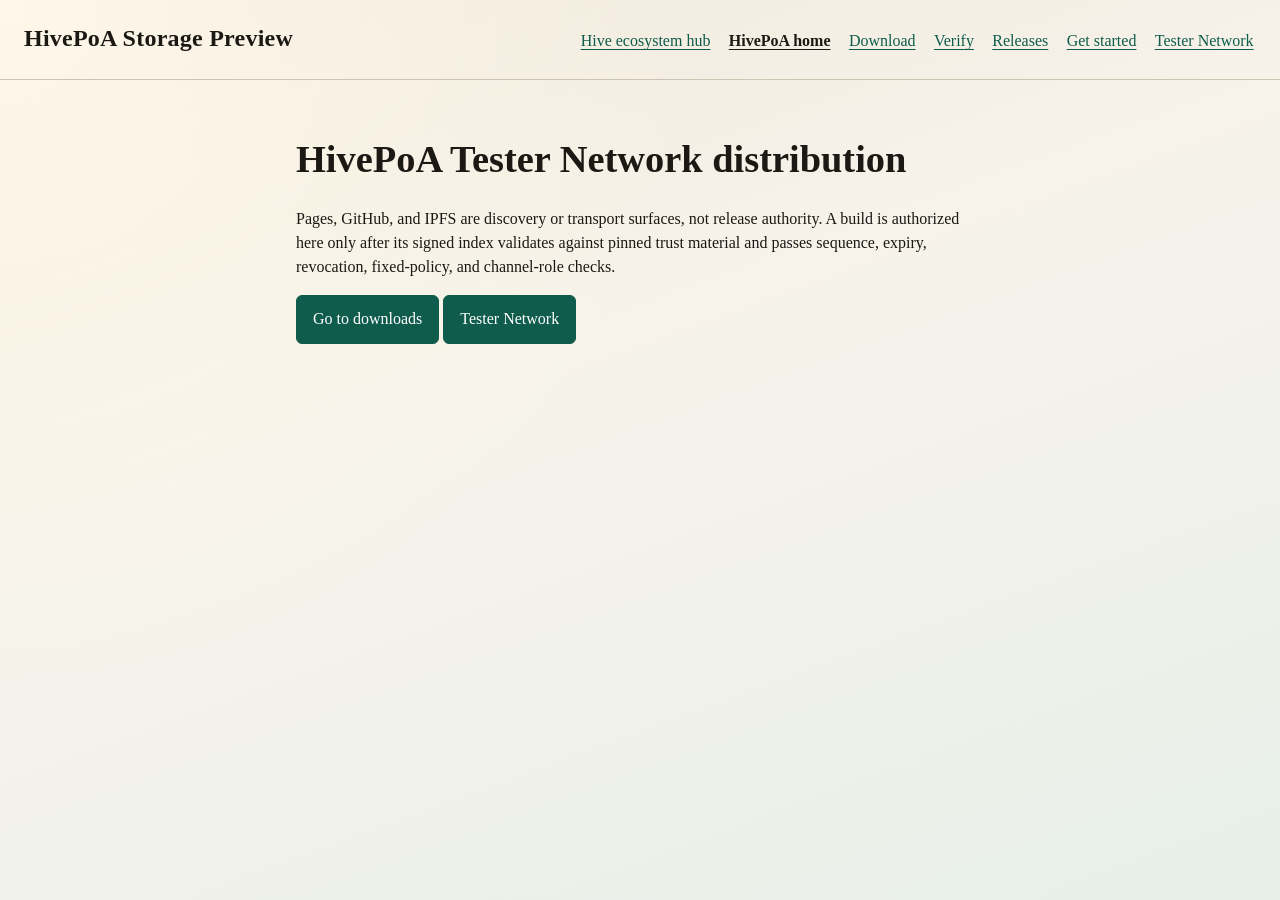
==== commit 4387e668: "chore: publish integrated HivePoA Pages mirror" ====
--- a/HivePoA/index.html
+++ b/HivePoA/index.html
@@ -26,7 +26,8 @@
   <header class="site-header">
     <p class="brand">HivePoA Storage Preview</p>
     <nav aria-label="Primary">
-      <a href="./">Home</a>
+      <a href="/">Hive ecosystem hub</a>
+      <a href="./" aria-current="page">HivePoA home</a>
       <a href="./download/">Download</a>
       <a href="./verify/">Verify</a>
       <a href="./releases/">Releases</a>
@@ -40,14 +41,14 @@
   </noscript>
     <h1>HivePoA Tester Network distribution</h1>
     <p>
-      This static Pages surface is non-authoritative. Signed release metadata carries
-      authority. GitHub and IPFS download buttons stay disabled until dual-channel v2
-      authorization, signatures, sequence, expiry, revocation, and mirror parity all pass.
+      Pages, GitHub, and IPFS are discovery or transport surfaces, not release authority.
+      A build is authorized here only after its signed index validates against pinned trust
+      material and passes sequence, expiry, revocation, fixed-policy, and channel-role checks.
     </p>
     <p class="ceiling" data-capability-ceiling></p>
     <p><a class="button" href="./download/">Go to downloads</a> <a class="button" href="./tester-network/">Tester Network</a></p>
   </main>
-  <script type="application/json" id="release-index-fixture">{"schema":"https://hivepoa.io/schemas/hivepoa-release-channel-index.v1.json","schemaVersion":1,"signed":{"product":"HivePoA Storage Preview","profile":"storage-preview-desktop-x64.v2","createdAt":"2026-08-03T08:20:58.924Z","expiresAt":"2026-11-01T08:20:58.924Z","latestBetaSequence":6,"latestStableSequence":0,"capabilityCeilingText":"Tester Network storage PoA; 100 valueless test credits exactly once per accepted proof; no transfer, redemption, monetary reward, posting key, or Hive transaction","signer":"hivepoa-storage-preview-operator","mirrorParity":true,"releases":[{"version":"2.0.1-storage-preview.6","releaseSequence":6,"channel":"beta","manifestSha256":"d99ae92cdfe42bbe7d78db578af7a242f57ab324941ac7afcf0facde9c0b4c50","manifestCid":"bafkreigztluszx7efo7h26g3k6fppisc6v5lgjeudld27typvtpjyc2mka","publicationProofCid":"bafkreihnwn65vtnyrohj5vbi6efzv3vvlfholk7pz2nqirutic63qcevea","receiptCid":"bafkreiatijblkzbvtdndxlme7rbx4r2zdfttoe44xahx7ab57fqplqshge","githubReleaseTag":"storage-preview-2.0.1-6","githubRepository":"Dhenz14/HivePoA-Distribution","githubRepositoryId":1316835999,"githubManifestAsset":"tester-network-manifest-2.0.1-storage-preview.6.json","platform":"linux","architecture":"x64","bytes":179361113,"artifactDigests":{"SpiritBomb-2.0.1-storage-preview.6-x86_64.AppImage":"9178c8d4a6c7f3e1fe210061b712c63b232d77554883d0c18576331825b76212","tester-network-manifest-2.0.1-storage-preview.6.json":"d99ae92cdfe42bbe7d78db578af7a242f57ab324941ac7afcf0facde9c0b4c50","tester-network-publication-receipt-2.0.1-storage-preview.6.json":"134242b5643598da3bad84fc437e4759196737139cb80f7f803df960f5c24731","tester-network-publication-proof-2.0.1-storage-preview.6.json":"edb37ddacdb88b8e9ed428f10b9aeeb5594ee5abefce9b04469340bdb8089520"},"primaryArtifactCid":"bafybeict7ct2hhbp74cvwf3j3kh345n7wcedpzsnfolcqo65hqvibg3h5i","primaryArtifact":"SpiritBomb-2.0.1-storage-preview.6-x86_64.AppImage","tufVersion":6,"revoked":false,"ipfsGateways":["https://dweb.link/ipfs","https://ipfs.filebase.io/ipfs"],"cidMirrorPath":"cid-mirrors/bafkreigztluszx7efo7h26g3k6fppisc6v5lgjeudld27typvtpjyc2mka.json","metadataMirrors":{"manifest":{"filename":"tester-network-manifest-2.0.1-storage-preview.6.json","bytes":6728,"sha256":"d99ae92cdfe42bbe7d78db578af7a242f57ab324941ac7afcf0facde9c0b4c50","cid":"bafkreigztluszx7efo7h26g3k6fppisc6v5lgjeudld27typvtpjyc2mka","path":"cid-mirrors/bafkreigztluszx7efo7h26g3k6fppisc6v5lgjeudld27typvtpjyc2mka.json"},"receipt":{"filename":"tester-network-publication-receipt-2.0.1-storage-preview.6.json","bytes":1826,"sha256":"134242b5643598da3bad84fc437e4759196737139cb80f7f803df960f5c24731","cid":"bafkreiatijblkzbvtdndxlme7rbx4r2zdfttoe44xahx7ab57fqplqshge","path":"cid-mirrors/bafkreiatijblkzbvtdndxlme7rbx4r2zdfttoe44xahx7ab57fqplqshge.json"},"publicationProof":{"filename":"tester-network-publication-proof-2.0.1-storage-preview.6.json","bytes":5610,"sha256":"edb37ddacdb88b8e9ed428f10b9aeeb5594ee5abefce9b04469340bdb8089520","cid":"bafkreihnwn65vtnyrohj5vbi6efzv3vvlfholk7pz2nqirutic63qcevea","path":"cid-mirrors/bafkreihnwn65vtnyrohj5vbi6efzv3vvlfholk7pz2nqirutic63qcevea.json"}},"testerNetwork":{"capability":"storage-poa-tester-network-v1","runbook":{"path":"docs/handoffs/STORAGE_POA_TESTER_NETWORK_RUNBOOK_20260802.md","sha256":"c6fd4b9259bf9e87559596e0f063d556714e9223823f8b5e9d6c334bc30cdeb4"},"bootstrap":{"minimumWorkers":2,"distinctWorkerIdentities":true,"operatorEnrollmentRequired":true,"realKuboRequired":true,"minimumHiveApiEndpoints":3},"proofPolicy":{"multiBlock":true,"irreversibleEntropyQuorum":"2-of-3-hive-api","replayIdempotent":true,"restartPersistenceRequired":true,"revocationSupported":true},"creditPolicy":{"schema":"hivepoa.storage-poa-test-credit-policy.v1","amountPerAcceptedProof":100,"replayAward":0,"unit":"test-credit","awardExactlyOnce":true,"transferable":false,"redeemable":false,"monetaryValue":false},"hiveBoundary":{"readOnlyBlockData":true,"postingKeyRequired":false,"broadcastsTransactions":false,"fabricatedTransactionIds":false}}},{"version":"2.0.1-storage-preview.5","releaseSequence":5,"channel":"beta","manifestSha256":"459f050699d215ba2dca7c0dbd3aa45f06f46b1d3a7e2441b2c418be32fd94fe","manifestCid":"bafkreicft4cqngoscw5c3st4bw6tvjc7a32gwhj2pysedmwedc7df7mu7y","publicationProofCid":"bafkreicft4cqngoscw5c3st4bw6tvjc7a32gwhj2pysedmwedc7df7mu7y","receiptCid":"bafkreicft4cqngoscw5c3st4bw6tvjc7a32gwhj2pysedmwedc7df7mu7y","githubReleaseTag":"storage-preview-2.0.1-5","githubRepository":"Dhenz14/HivePoA-Distribution","githubRepositoryId":1316835999,"githubManifestAsset":"ipfs-release-manifest-v2.0.1-storage-preview.5.json","platform":"windows","architecture":"x64","bytes":123798810,"artifactDigests":{"SpiritBomb-Portable-2.0.1-storage-preview.5.exe":"79b91356eb39daa6dac5d88882d02df63fcf969c3a7c00b0c8e932a66c539570","ipfs-release-manifest-v2.0.1-storage-preview.5.json":"459f050699d215ba2dca7c0dbd3aa45f06f46b1d3a7e2441b2c418be32fd94fe"},"primaryArtifactCid":"bafybeicdwxaa73mj4ypk2ockpnzgizlelp2ytqwgkkjjibzlgkfs32yn4u","primaryArtifact":"SpiritBomb-Portable-2.0.1-storage-preview.5.exe","tufVersion":1,"revoked":false,"ipfsGateways":["https://dweb.link/ipfs","https://ipfs.filebase.io/ipfs"],"cidMirrorPath":"cid-mirrors/bafkreicft4cqngoscw5c3st4bw6tvjc7a32gwhj2pysedmwedc7df7mu7y.json"},{"version":"2.0.1-storage-preview.4","releaseSequence":4,"channel":"beta","manifestSha256":"cb8f3d0cde71b6101dfc9dc495662c6aebd881d019ec46fd1566d18a9936e7ad","manifestCid":"bafkreiglr46qzxtrwyib37e5yskwmldk5pmiduaz5rdp2flg2gfjsnxhvu","publicationProofCid":"bafkreiglr46qzxtrwyib37e5yskwmldk5pmiduaz5rdp2flg2gfjsnxhvu","receiptCid":"bafkreiglr46qzxtrwyib37e5yskwmldk5pmiduaz5rdp2flg2gfjsnxhvu","githubReleaseTag":"storage-preview-2.0.1-4","githubRepository":"Dhenz14/HivePoA-Distribution","githubRepositoryId":1316835999,"githubManifestAsset":"ipfs-release-manifest-v2.0.1-storage-preview.4.json","platform":"windows","architecture":"x64","bytes":125623659,"artifactDigests":{"SpiritBomb-Portable-2.0.1-storage-preview.4.exe":"e273ab1129e31aa7a58f5aa725f70b2e0589bb5bdbb651239672a83c1dad28ae","ipfs-release-manifest-v2.0.1-storage-preview.4.json":"cb8f3d0cde71b6101dfc9dc495662c6aebd881d019ec46fd1566d18a9936e7ad"},"primaryArtifact":"SpiritBomb-Portable-2.0.1-storage-preview.4.exe","tufVersion":1,"revoked":true,"ipfsGateways":["https://dweb.link/ipfs","https://ipfs.filebase.io/ipfs"],"cidMirrorPath":"cid-mirrors/bafkreiglr46qzxtrwyib37e5yskwmldk5pmiduaz5rdp2flg2gfjsnxhvu.json"},{"version":"2.0.1-storage-preview.3","releaseSequence":3,"channel":"beta","manifestSha256":"feefa0e2dfbdb0725e052f8b0aae3d7dfbe80cc136f22ef6fcdeb0aeb7fb8552","manifestCid":"bafkreih656qofx55wbzf4bjprmfk4pl57puazqjw6ixpn7g6wcxlp64fki","publicationProofCid":"bafkreih656qofx55wbzf4bjprmfk4pl57puazqjw6ixpn7g6wcxlp64fki","receiptCid":"bafkreih656qofx55wbzf4bjprmfk4pl57puazqjw6ixpn7g6wcxlp64fki","githubReleaseTag":"storage-preview-2.0.1-3","githubRepository":"Dhenz14/HivePoA-Distribution","githubRepositoryId":1316835999,"githubManifestAsset":"ipfs-release-manifest-v2.0.1-storage-preview.3.json","platform":"windows/linux","architecture":"x64","bytes":125620962,"artifactDigests":{"SpiritBomb-Portable-2.0.1-storage-preview.3.exe":"93c9d1ee63a40ff9600a9004d0b8621864abc9c60db822216abab0d23a204b77","ipfs-release-manifest-v2.0.1-storage-preview.3.json":"feefa0e2dfbdb0725e052f8b0aae3d7dfbe80cc136f22ef6fcdeb0aeb7fb8552"},"primaryArtifact":"SpiritBomb-Portable-2.0.1-storage-preview.3.exe","tufVersion":1,"revoked":true,"ipfsGateways":["https://dweb.link/ipfs","https://ipfs.filebase.io/ipfs"],"cidMirrorPath":"cid-mirrors/bafkreih656qofx55wbzf4bjprmfk4pl57puazqjw6ixpn7g6wcxlp64fki.json"},{"version":"2.0.1-storage-preview.2","releaseSequence":2,"channel":"beta","manifestSha256":"df2efd735564927a7981c108dbe11d0653fe9c36445e6f8821eefb9c0e155286","manifestCid":"bafkreig7f36xgvlesj5htaobbdn6chigkp7jynselzxyqipo7ooa4fksqy","publicationProofCid":"bafkreig7f36xgvlesj5htaobbdn6chigkp7jynselzxyqipo7ooa4fksqy","receiptCid":"bafkreig7f36xgvlesj5htaobbdn6chigkp7jynselzxyqipo7ooa4fksqy","githubReleaseTag":"storage-preview-2.0.1-2","githubRepository":"Dhenz14/HivePoA-Distribution","githubRepositoryId":1316835999,"githubManifestAsset":"ipfs-release-manifest-v2.0.1-storage-preview.2.json","platform":"windows/linux","architecture":"x64","bytes":125619577,"artifactDigests":{"SpiritBomb-Portable-2.0.1-storage-preview.2.exe":"ac1b08969d53ce4338b0768f21144e14934c5b8e65bdc9f175fd0d2e2fbe8015","ipfs-release-manifest-v2.0.1-storage-preview.2.json":"df2efd735564927a7981c108dbe11d0653fe9c36445e6f8821eefb9c0e155286"},"primaryArtifact":"SpiritBomb-Portable-2.0.1-storage-preview.2.exe","tufVersion":1,"revoked":true,"ipfsGateways":["https://dweb.link/ipfs","https://ipfs.filebase.io/ipfs"],"cidMirrorPath":"cid-mirrors/bafkreig7f36xgvlesj5htaobbdn6chigkp7jynselzxyqipo7ooa4fksqy.json"},{"version":"2.0.1-storage-preview.1","releaseSequence":1,"channel":"beta","manifestSha256":"73f15a3a205eb212b39d95d88bf4a7e4d3b59e0af868d528af890f9af0d03007","manifestCid":"bafkreidt6fnduic6wijlhhmv3cf7jj7e2o2z4cxyndksrl4jb6npbubqa4","publicationProofCid":"bafkreihsrbx7h4sycmuf5mkmogpbvhqtbbhp7lajwxulrvjslsslzmjjky","receiptCid":"bafkreibdvxhdmkxbnf6iqnvmloc3q3t2ngq34psakn5ys26yddn3z7xr5q","githubReleaseTag":"storage-preview-2.0.1","githubRepository":"Dhenz14/HivePoA-Distribution","githubRepositoryId":1316835999,"githubManifestAsset":"ipfs-release-manifest-v2.0.1-storage-preview.1.json","platform":"windows/linux","architecture":"x64","bytes":450121803,"artifactDigests":{"HivePoA-Storage-Runtime-Proof-2.0.1-storage-preview.1-universal.json":"9c54b21cf029af956b2c3557dc32413f1748c13a17ba79194fcd1cb771e7cace","HivePoA-Storage-Tester-2.0.1-storage-preview.1-universal.tar.gz":"802f863fe6ab7f61b4443c3a3a416fd31483b4f1f12afe7521b481011ceb805b","HivePoA-Web-Interface-2.0.1-storage-preview.1-universal.tar.gz":"bc96e5534a907058ba4f100ff2ba1f33a22f14c45f4d6eca263135eb05f6f074","SpiritBomb-2.0.1-storage-preview.1-amd64.deb":"262b36468874403c2518c3e37676daac871d6ac1a228ffa0fa7ebb4cddb14a46","SpiritBomb-2.0.1-storage-preview.1-x86_64.AppImage":"58db30db54e2167d53e758fcb5534f4b7f728dc2f128c149aa5f58e31943d00a","SpiritBomb-Portable-2.0.1-storage-preview.1.exe":"33b93110fc12a68117ef8f37a29984ddfc6564249e8a2a01c174f0d1478346c6"},"primaryArtifact":"SpiritBomb-Portable-2.0.1-storage-preview.1.exe","tufVersion":1,"revoked":false,"ipfsGateways":["https://dweb.link/ipfs","https://ipfs.filebase.io/ipfs","http://192.168.1.117:8080/ipfs"],"cidMirrorPath":"cid-mirrors/bafkreidt6fnduic6wijlhhmv3cf7jj7e2o2z4cxyndksrl4jb6npbubqa4.json"}],"revocations":[{"releaseSequence":2,"revokedAt":"2026-07-30T21:45:53.540Z","reason":"WITHDRAWN: not approved for testing; incomplete proof; do not install"},{"releaseSequence":3,"revokedAt":"2026-07-30T21:45:53.540Z","reason":"WITHDRAWN: superseded by storage-preview.4 remediation tip"},{"releaseSequence":4,"revokedAt":"2026-07-31T19:08:57.238Z","reason":"WITHDRAWN: never starts — shadowed-require temporal dead zone in the packaged main process; superseded by .5"}],"revocationStateVersion":3},"signatures":[{"keyId":"hivepoa-storage-preview-operator","algorithm":"ed25519","signature":"gjJGdah7W3rQzYd4L163CCVnykx7nDmoradXATwasfQ0BE/SFSQHDt8iKc88bJzWtqac9W4XeFJQfAwIoawqBg==","publicKeySha256":"11098a69d338689c46e2ac08b66f315fd7ded7f794b74d8c0bf09bf03715c081"}],"trustBootstrap":{"keyId":"hivepoa-storage-preview-operator","algorithm":"ed25519","publicKeyPem":"-----BEGIN PUBLIC KEY-----\nMCowBQYDK2VwAyEAzExvNnIwqDCR4M9UfX/LRVCgd752NHpcPrTmOwM5xvI=\n-----END PUBLIC KEY-----\n","publicKeySha256":"11098a69d338689c46e2ac08b66f315fd7ded7f794b74d8c0bf09bf03715c081"}}</script>
+  <script type="application/json" id="release-index-fixture">{"schema":"https://hivepoa.io/schemas/hivepoa-release-channel-index.v1.json","schemaVersion":1,"signed":{"product":"HivePoA Storage Preview","profile":"storage-preview-desktop-x64.v2","createdAt":"2026-08-03T20:12:55.377Z","expiresAt":"2026-11-01T20:12:55.377Z","latestBetaSequence":7,"latestStableSequence":0,"capabilityCeilingText":"Tester Network storage PoA; 100 valueless test credits exactly once per accepted proof; no transfer, redemption, monetary reward, posting key, or Hive transaction","signer":"hivepoa-storage-preview-operator","mirrorParity":true,"releases":[{"version":"2.0.1-storage-preview.7","releaseSequence":7,"channel":"beta","manifestSha256":"8fb5fe3b838b48cb1d60d312f2525ff03b2c97dc6132fbcaf9e260e69235e304","manifestCid":"bafkreiepwx7dxa4ljdfr2ygtclzfex7qhmwjpxdbgl54v6pcmdtjenpdaq","publicationProofCid":"bafkreicnn2esivmzvtaqucmjcyysqixqaff2z32glicfs6ifsuckwvdc2a","receiptCid":"bafkreifzenpkcb4pcu7ih5j3eb4jf6ooki6vnunxqg3bjd5a4tmrwwguly","runtimeAcceptanceCid":"bafkreicglv7rvpweykprefu72z742ynj6by3p6vmwtnnqzti553njjvg24","githubReleaseTag":"storage-preview-2.0.1-7","githubRepository":"Dhenz14/HivePoA-Distribution","githubRepositoryId":1316835999,"githubManifestAsset":"tester-network-manifest-2.0.1-storage-preview.7.json","platform":"linux","architecture":"x64","bytes":181632556,"artifactDigests":{"SpiritBomb-2.0.1-storage-preview.7-x86_64.AppImage":"b6d79ef80986cbc5967ab58d2ae4678a0acb6e7ad0856a182e0c2073f4ffadef","tester-network-manifest-2.0.1-storage-preview.7.json":"8fb5fe3b838b48cb1d60d312f2525ff03b2c97dc6132fbcaf9e260e69235e304","tester-network-publication-receipt-2.0.1-storage-preview.7.json":"b9235ea1078f153e83f53b207892f9ce523d56d1b781b6148fa0e4d91b58d45e","tester-network-runtime-acceptance-2.0.1-storage-preview.7.json":"465d7f1abec4c29f12169fd67fcd61a9f071b7faacb4dad86668ef76d4a6a6d7","tester-network-publication-proof-2.0.1-storage-preview.7.json":"4d6e89245599acc10a098916312822f0014bacef465a045979059504ab5462d0"},"primaryArtifactCid":"bafybeibhwapxwf5ojdtrw7pe23ijstbdt6pbzz6gqcdmnr5lhu2564pqqm","primaryArtifact":"SpiritBomb-2.0.1-storage-preview.7-x86_64.AppImage","tufVersion":7,"revoked":false,"ipfsGateways":["https://dweb.link/ipfs","https://ipfs.filebase.io/ipfs"],"cidMirrorPath":"cid-mirrors/bafkreiepwx7dxa4ljdfr2ygtclzfex7qhmwjpxdbgl54v6pcmdtjenpdaq.json","metadataMirrors":{"manifest":{"filename":"tester-network-manifest-2.0.1-storage-preview.7.json","bytes":6728,"sha256":"8fb5fe3b838b48cb1d60d312f2525ff03b2c97dc6132fbcaf9e260e69235e304","cid":"bafkreiepwx7dxa4ljdfr2ygtclzfex7qhmwjpxdbgl54v6pcmdtjenpdaq","path":"cid-mirrors/bafkreiepwx7dxa4ljdfr2ygtclzfex7qhmwjpxdbgl54v6pcmdtjenpdaq.json"},"receipt":{"filename":"tester-network-publication-receipt-2.0.1-storage-preview.7.json","bytes":1826,"sha256":"b9235ea1078f153e83f53b207892f9ce523d56d1b781b6148fa0e4d91b58d45e","cid":"bafkreifzenpkcb4pcu7ih5j3eb4jf6ooki6vnunxqg3bjd5a4tmrwwguly","path":"cid-mirrors/bafkreifzenpkcb4pcu7ih5j3eb4jf6ooki6vnunxqg3bjd5a4tmrwwguly.json"},"runtimeAcceptance":{"filename":"tester-network-runtime-acceptance-2.0.1-storage-preview.7.json","bytes":4106,"sha256":"465d7f1abec4c29f12169fd67fcd61a9f071b7faacb4dad86668ef76d4a6a6d7","cid":"bafkreicglv7rvpweykprefu72z742ynj6by3p6vmwtnnqzti553njjvg24","path":"cid-mirrors/bafkreicglv7rvpweykprefu72z742ynj6by3p6vmwtnnqzti553njjvg24.json"},"publicationProof":{"filename":"tester-network-publication-proof-2.0.1-storage-preview.7.json","bytes":7267,"sha256":"4d6e89245599acc10a098916312822f0014bacef465a045979059504ab5462d0","cid":"bafkreicnn2esivmzvtaqucmjcyysqixqaff2z32glicfs6ifsuckwvdc2a","path":"cid-mirrors/bafkreicnn2esivmzvtaqucmjcyysqixqaff2z32glicfs6ifsuckwvdc2a.json"}},"testerNetwork":{"capability":"storage-poa-tester-network-v1","runbook":{"path":"docs/handoffs/STORAGE_POA_TESTER_NETWORK_RUNBOOK_20260802.md","sha256":"c6fd4b9259bf9e87559596e0f063d556714e9223823f8b5e9d6c334bc30cdeb4"},"bootstrap":{"minimumWorkers":2,"distinctWorkerIdentities":true,"operatorEnrollmentRequired":true,"realKuboRequired":true,"minimumHiveApiEndpoints":3},"proofPolicy":{"multiBlock":true,"irreversibleEntropyQuorum":"2-of-3-hive-api","replayIdempotent":true,"restartPersistenceRequired":true,"revocationSupported":true},"creditPolicy":{"schema":"hivepoa.storage-poa-test-credit-policy.v1","amountPerAcceptedProof":100,"replayAward":0,"unit":"test-credit","awardExactlyOnce":true,"transferable":false,"redeemable":false,"monetaryValue":false},"hiveBoundary":{"readOnlyBlockData":true,"postingKeyRequired":false,"broadcastsTransactions":false,"fabricatedTransactionIds":false}}},{"version":"2.0.1-storage-preview.6","releaseSequence":6,"channel":"beta","manifestSha256":"d99ae92cdfe42bbe7d78db578af7a242f57ab324941ac7afcf0facde9c0b4c50","manifestCid":"bafkreigztluszx7efo7h26g3k6fppisc6v5lgjeudld27typvtpjyc2mka","publicationProofCid":"bafkreihnwn65vtnyrohj5vbi6efzv3vvlfholk7pz2nqirutic63qcevea","receiptCid":"bafkreiatijblkzbvtdndxlme7rbx4r2zdfttoe44xahx7ab57fqplqshge","githubReleaseTag":"storage-preview-2.0.1-6","githubRepository":"Dhenz14/HivePoA-Distribution","githubRepositoryId":1316835999,"githubManifestAsset":"tester-network-manifest-2.0.1-storage-preview.6.json","platform":"linux","architecture":"x64","bytes":179361113,"artifactDigests":{"SpiritBomb-2.0.1-storage-preview.6-x86_64.AppImage":"9178c8d4a6c7f3e1fe210061b712c63b232d77554883d0c18576331825b76212","tester-network-manifest-2.0.1-storage-preview.6.json":"d99ae92cdfe42bbe7d78db578af7a242f57ab324941ac7afcf0facde9c0b4c50","tester-network-publication-receipt-2.0.1-storage-preview.6.json":"134242b5643598da3bad84fc437e4759196737139cb80f7f803df960f5c24731","tester-network-publication-proof-2.0.1-storage-preview.6.json":"edb37ddacdb88b8e9ed428f10b9aeeb5594ee5abefce9b04469340bdb8089520"},"primaryArtifactCid":"bafybeict7ct2hhbp74cvwf3j3kh345n7wcedpzsnfolcqo65hqvibg3h5i","primaryArtifact":"SpiritBomb-2.0.1-storage-preview.6-x86_64.AppImage","tufVersion":6,"revoked":true,"ipfsGateways":["https://dweb.link/ipfs","https://ipfs.filebase.io/ipfs"],"cidMirrorPath":"cid-mirrors/bafkreigztluszx7efo7h26g3k6fppisc6v5lgjeudld27typvtpjyc2mka.json","metadataMirrors":{"manifest":{"filename":"tester-network-manifest-2.0.1-storage-preview.6.json","bytes":6728,"sha256":"d99ae92cdfe42bbe7d78db578af7a242f57ab324941ac7afcf0facde9c0b4c50","cid":"bafkreigztluszx7efo7h26g3k6fppisc6v5lgjeudld27typvtpjyc2mka","path":"cid-mirrors/bafkreigztluszx7efo7h26g3k6fppisc6v5lgjeudld27typvtpjyc2mka.json"},"receipt":{"filename":"tester-network-publication-receipt-2.0.1-storage-preview.6.json","bytes":1826,"sha256":"134242b5643598da3bad84fc437e4759196737139cb80f7f803df960f5c24731","cid":"bafkreiatijblkzbvtdndxlme7rbx4r2zdfttoe44xahx7ab57fqplqshge","path":"cid-mirrors/bafkreiatijblkzbvtdndxlme7rbx4r2zdfttoe44xahx7ab57fqplqshge.json"},"publicationProof":{"filename":"tester-network-publication-proof-2.0.1-storage-preview.6.json","bytes":5610,"sha256":"edb37ddacdb88b8e9ed428f10b9aeeb5594ee5abefce9b04469340bdb8089520","cid":"bafkreihnwn65vtnyrohj5vbi6efzv3vvlfholk7pz2nqirutic63qcevea","path":"cid-mirrors/bafkreihnwn65vtnyrohj5vbi6efzv3vvlfholk7pz2nqirutic63qcevea.json"}},"testerNetwork":{"capability":"storage-poa-tester-network-v1","runbook":{"path":"docs/handoffs/STORAGE_POA_TESTER_NETWORK_RUNBOOK_20260802.md","sha256":"c6fd4b9259bf9e87559596e0f063d556714e9223823f8b5e9d6c334bc30cdeb4"},"bootstrap":{"minimumWorkers":2,"distinctWorkerIdentities":true,"operatorEnrollmentRequired":true,"realKuboRequired":true,"minimumHiveApiEndpoints":3},"proofPolicy":{"multiBlock":true,"irreversibleEntropyQuorum":"2-of-3-hive-api","replayIdempotent":true,"restartPersistenceRequired":true,"revocationSupported":true},"creditPolicy":{"schema":"hivepoa.storage-poa-test-credit-policy.v1","amountPerAcceptedProof":100,"replayAward":0,"unit":"test-credit","awardExactlyOnce":true,"transferable":false,"redeemable":false,"monetaryValue":false},"hiveBoundary":{"readOnlyBlockData":true,"postingKeyRequired":false,"broadcastsTransactions":false,"fabricatedTransactionIds":false}}},{"version":"2.0.1-storage-preview.5","releaseSequence":5,"channel":"beta","manifestSha256":"459f050699d215ba2dca7c0dbd3aa45f06f46b1d3a7e2441b2c418be32fd94fe","manifestCid":"bafkreicft4cqngoscw5c3st4bw6tvjc7a32gwhj2pysedmwedc7df7mu7y","publicationProofCid":"bafkreicft4cqngoscw5c3st4bw6tvjc7a32gwhj2pysedmwedc7df7mu7y","receiptCid":"bafkreicft4cqngoscw5c3st4bw6tvjc7a32gwhj2pysedmwedc7df7mu7y","githubReleaseTag":"storage-preview-2.0.1-5","githubRepository":"Dhenz14/HivePoA-Distribution","githubRepositoryId":1316835999,"githubManifestAsset":"ipfs-release-manifest-v2.0.1-storage-preview.5.json","platform":"windows","architecture":"x64","bytes":123798810,"artifactDigests":{"SpiritBomb-Portable-2.0.1-storage-preview.5.exe":"79b91356eb39daa6dac5d88882d02df63fcf969c3a7c00b0c8e932a66c539570","ipfs-release-manifest-v2.0.1-storage-preview.5.json":"459f050699d215ba2dca7c0dbd3aa45f06f46b1d3a7e2441b2c418be32fd94fe"},"primaryArtifactCid":"bafybeicdwxaa73mj4ypk2ockpnzgizlelp2ytqwgkkjjibzlgkfs32yn4u","primaryArtifact":"SpiritBomb-Portable-2.0.1-storage-preview.5.exe","tufVersion":1,"revoked":false,"ipfsGateways":["https://dweb.link/ipfs","https://ipfs.filebase.io/ipfs"],"cidMirrorPath":"cid-mirrors/bafkreicft4cqngoscw5c3st4bw6tvjc7a32gwhj2pysedmwedc7df7mu7y.json"},{"version":"2.0.1-storage-preview.4","releaseSequence":4,"channel":"beta","manifestSha256":"cb8f3d0cde71b6101dfc9dc495662c6aebd881d019ec46fd1566d18a9936e7ad","manifestCid":"bafkreiglr46qzxtrwyib37e5yskwmldk5pmiduaz5rdp2flg2gfjsnxhvu","publicationProofCid":"bafkreiglr46qzxtrwyib37e5yskwmldk5pmiduaz5rdp2flg2gfjsnxhvu","receiptCid":"bafkreiglr46qzxtrwyib37e5yskwmldk5pmiduaz5rdp2flg2gfjsnxhvu","githubReleaseTag":"storage-preview-2.0.1-4","githubRepository":"Dhenz14/HivePoA-Distribution","githubRepositoryId":1316835999,"githubManifestAsset":"ipfs-release-manifest-v2.0.1-storage-preview.4.json","platform":"windows","architecture":"x64","bytes":125623659,"artifactDigests":{"SpiritBomb-Portable-2.0.1-storage-preview.4.exe":"e273ab1129e31aa7a58f5aa725f70b2e0589bb5bdbb651239672a83c1dad28ae","ipfs-release-manifest-v2.0.1-storage-preview.4.json":"cb8f3d0cde71b6101dfc9dc495662c6aebd881d019ec46fd1566d18a9936e7ad"},"primaryArtifact":"SpiritBomb-Portable-2.0.1-storage-preview.4.exe","tufVersion":1,"revoked":true,"ipfsGateways":["https://dweb.link/ipfs","https://ipfs.filebase.io/ipfs"],"cidMirrorPath":"cid-mirrors/bafkreiglr46qzxtrwyib37e5yskwmldk5pmiduaz5rdp2flg2gfjsnxhvu.json"},{"version":"2.0.1-storage-preview.3","releaseSequence":3,"channel":"beta","manifestSha256":"feefa0e2dfbdb0725e052f8b0aae3d7dfbe80cc136f22ef6fcdeb0aeb7fb8552","manifestCid":"bafkreih656qofx55wbzf4bjprmfk4pl57puazqjw6ixpn7g6wcxlp64fki","publicationProofCid":"bafkreih656qofx55wbzf4bjprmfk4pl57puazqjw6ixpn7g6wcxlp64fki","receiptCid":"bafkreih656qofx55wbzf4bjprmfk4pl57puazqjw6ixpn7g6wcxlp64fki","githubReleaseTag":"storage-preview-2.0.1-3","githubRepository":"Dhenz14/HivePoA-Distribution","githubRepositoryId":1316835999,"githubManifestAsset":"ipfs-release-manifest-v2.0.1-storage-preview.3.json","platform":"windows/linux","architecture":"x64","bytes":125620962,"artifactDigests":{"SpiritBomb-Portable-2.0.1-storage-preview.3.exe":"93c9d1ee63a40ff9600a9004d0b8621864abc9c60db822216abab0d23a204b77","ipfs-release-manifest-v2.0.1-storage-preview.3.json":"feefa0e2dfbdb0725e052f8b0aae3d7dfbe80cc136f22ef6fcdeb0aeb7fb8552"},"primaryArtifact":"SpiritBomb-Portable-2.0.1-storage-preview.3.exe","tufVersion":1,"revoked":true,"ipfsGateways":["https://dweb.link/ipfs","https://ipfs.filebase.io/ipfs"],"cidMirrorPath":"cid-mirrors/bafkreih656qofx55wbzf4bjprmfk4pl57puazqjw6ixpn7g6wcxlp64fki.json"},{"version":"2.0.1-storage-preview.2","releaseSequence":2,"channel":"beta","manifestSha256":"df2efd735564927a7981c108dbe11d0653fe9c36445e6f8821eefb9c0e155286","manifestCid":"bafkreig7f36xgvlesj5htaobbdn6chigkp7jynselzxyqipo7ooa4fksqy","publicationProofCid":"bafkreig7f36xgvlesj5htaobbdn6chigkp7jynselzxyqipo7ooa4fksqy","receiptCid":"bafkreig7f36xgvlesj5htaobbdn6chigkp7jynselzxyqipo7ooa4fksqy","githubReleaseTag":"storage-preview-2.0.1-2","githubRepository":"Dhenz14/HivePoA-Distribution","githubRepositoryId":1316835999,"githubManifestAsset":"ipfs-release-manifest-v2.0.1-storage-preview.2.json","platform":"windows/linux","architecture":"x64","bytes":125619577,"artifactDigests":{"SpiritBomb-Portable-2.0.1-storage-preview.2.exe":"ac1b08969d53ce4338b0768f21144e14934c5b8e65bdc9f175fd0d2e2fbe8015","ipfs-release-manifest-v2.0.1-storage-preview.2.json":"df2efd735564927a7981c108dbe11d0653fe9c36445e6f8821eefb9c0e155286"},"primaryArtifact":"SpiritBomb-Portable-2.0.1-storage-preview.2.exe","tufVersion":1,"revoked":true,"ipfsGateways":["https://dweb.link/ipfs","https://ipfs.filebase.io/ipfs"],"cidMirrorPath":"cid-mirrors/bafkreig7f36xgvlesj5htaobbdn6chigkp7jynselzxyqipo7ooa4fksqy.json"},{"version":"2.0.1-storage-preview.1","releaseSequence":1,"channel":"beta","manifestSha256":"73f15a3a205eb212b39d95d88bf4a7e4d3b59e0af868d528af890f9af0d03007","manifestCid":"bafkreidt6fnduic6wijlhhmv3cf7jj7e2o2z4cxyndksrl4jb6npbubqa4","publicationProofCid":"bafkreihsrbx7h4sycmuf5mkmogpbvhqtbbhp7lajwxulrvjslsslzmjjky","receiptCid":"bafkreibdvxhdmkxbnf6iqnvmloc3q3t2ngq34psakn5ys26yddn3z7xr5q","githubReleaseTag":"storage-preview-2.0.1","githubRepository":"Dhenz14/HivePoA-Distribution","githubRepositoryId":1316835999,"githubManifestAsset":"ipfs-release-manifest-v2.0.1-storage-preview.1.json","platform":"windows/linux","architecture":"x64","bytes":450121803,"artifactDigests":{"HivePoA-Storage-Runtime-Proof-2.0.1-storage-preview.1-universal.json":"9c54b21cf029af956b2c3557dc32413f1748c13a17ba79194fcd1cb771e7cace","HivePoA-Storage-Tester-2.0.1-storage-preview.1-universal.tar.gz":"802f863fe6ab7f61b4443c3a3a416fd31483b4f1f12afe7521b481011ceb805b","HivePoA-Web-Interface-2.0.1-storage-preview.1-universal.tar.gz":"bc96e5534a907058ba4f100ff2ba1f33a22f14c45f4d6eca263135eb05f6f074","SpiritBomb-2.0.1-storage-preview.1-amd64.deb":"262b36468874403c2518c3e37676daac871d6ac1a228ffa0fa7ebb4cddb14a46","SpiritBomb-2.0.1-storage-preview.1-x86_64.AppImage":"58db30db54e2167d53e758fcb5534f4b7f728dc2f128c149aa5f58e31943d00a","SpiritBomb-Portable-2.0.1-storage-preview.1.exe":"33b93110fc12a68117ef8f37a29984ddfc6564249e8a2a01c174f0d1478346c6"},"primaryArtifact":"SpiritBomb-Portable-2.0.1-storage-preview.1.exe","tufVersion":1,"revoked":false,"ipfsGateways":["https://dweb.link/ipfs","https://ipfs.filebase.io/ipfs","http://192.168.1.117:8080/ipfs"],"cidMirrorPath":"cid-mirrors/bafkreidt6fnduic6wijlhhmv3cf7jj7e2o2z4cxyndksrl4jb6npbubqa4.json"}],"revocations":[{"releaseSequence":2,"revokedAt":"2026-07-30T21:45:53.540Z","reason":"WITHDRAWN: not approved for testing; incomplete proof; do not install"},{"releaseSequence":3,"revokedAt":"2026-07-30T21:45:53.540Z","reason":"WITHDRAWN: superseded by storage-preview.4 remediation tip"},{"releaseSequence":4,"revokedAt":"2026-07-31T19:08:57.238Z","reason":"WITHDRAWN: never starts — shadowed-require temporal dead zone in the packaged main process; superseded by .5"},{"releaseSequence":6,"revokedAt":"2026-08-03T20:12:55.377Z","reason":"WITHDRAWN: publication completed before two-worker public acceptance; no acceptance receipt was produced; superseded by .7"}],"revocationStateVersion":4,"previousIndex":{"version":"2.0.1-storage-preview.6","releaseSequence":6,"filename":"hivepoa-release-channel-index-2.0.1-storage-preview.6.json","bytes":14512,"sha256":"e329fa0d4d06ef80e09cac2a5fd6a6e83510937da8d5198d06d7ba0c59820477","cid":"bafkreihdfh5a2tig56aobhfmfjp5njxiguijg7ni2umy2bwxxigftaqeo4","githubReleaseTag":"storage-preview-2.0.1-6"}},"signatures":[{"keyId":"hivepoa-storage-preview-operator","algorithm":"ed25519","signature":"EYmHU7G37LjDoDz6O3VKb5iRrDvUSdN55bgMMgTBr1uVmhsCuHh5mNUnYgH+v4eBDSQS/CCmWdhmGhS2wy90Cw==","publicKeySha256":"11098a69d338689c46e2ac08b66f315fd7ded7f794b74d8c0bf09bf03715c081"}],"trustBootstrap":{"keyId":"hivepoa-storage-preview-operator","algorithm":"ed25519","publicKeyPem":"-----BEGIN PUBLIC KEY-----\nMCowBQYDK2VwAyEAzExvNnIwqDCR4M9UfX/LRVCgd752NHpcPrTmOwM5xvI=\n-----END PUBLIC KEY-----\n","publicKeySha256":"11098a69d338689c46e2ac08b66f315fd7ded7f794b74d8c0bf09bf03715c081"}}</script>
   <script type="module" src="./distribution-assets/distribution.js"></script>
 </body>
 </html>
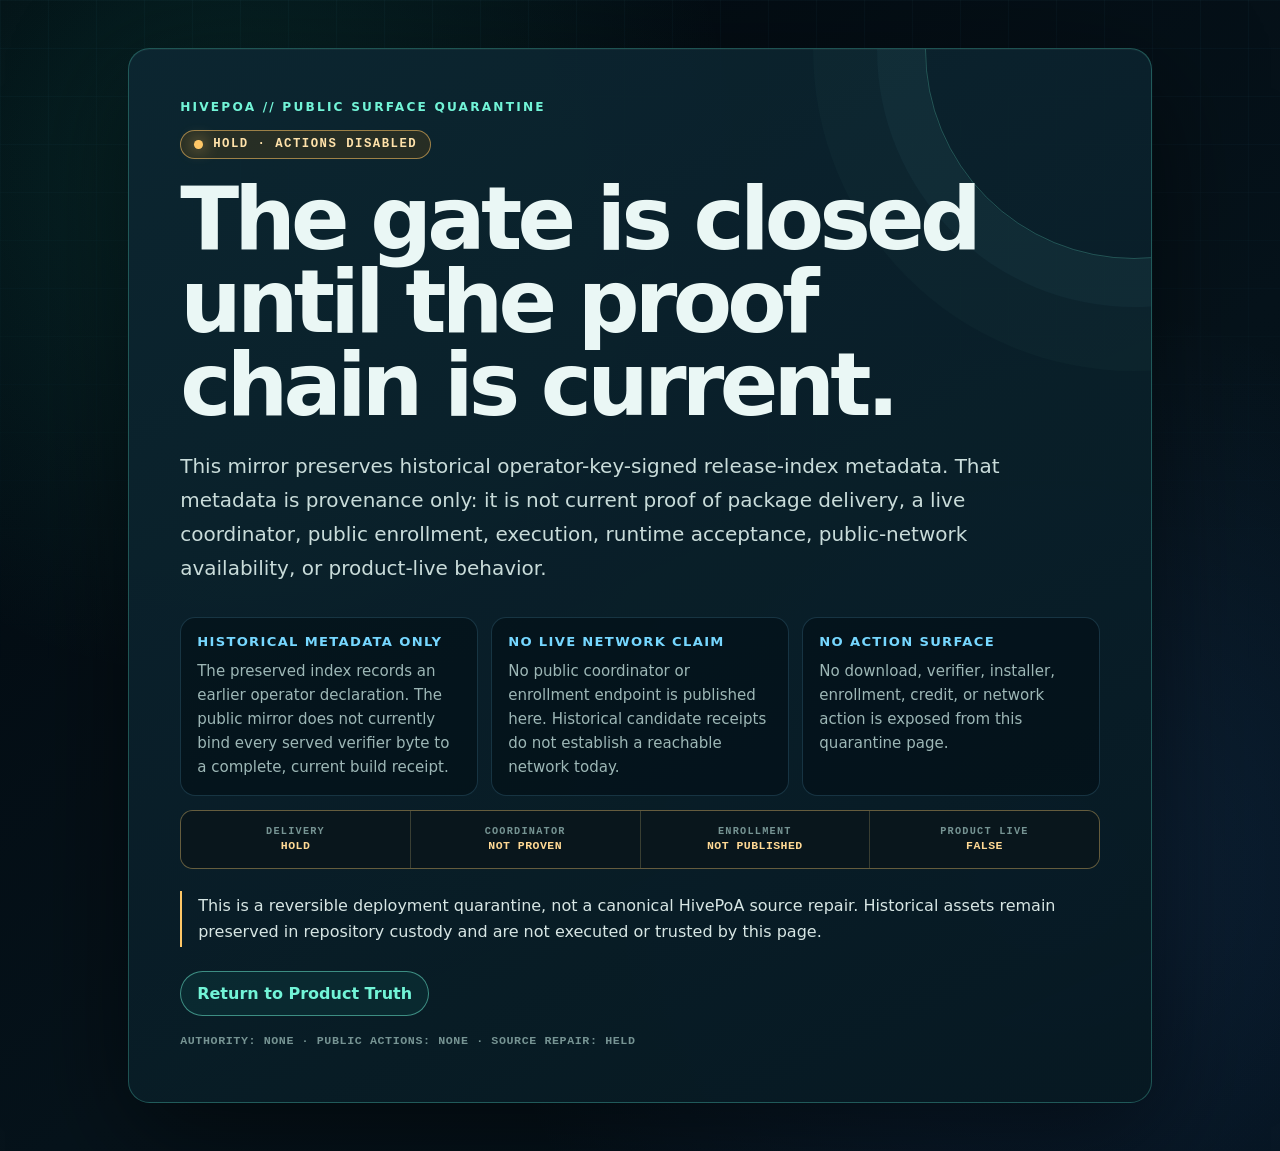
==== commit 28fcc6b1: "salvage: preserve ULTRA public-truth site rebuild (unverified checkpoint) Verbatim preservation of t" ====
--- a/HivePoA/index.html
+++ b/HivePoA/index.html
@@ -1,54 +1,254 @@
-<!DOCTYPE html>
+<!doctype html>
 <html lang="en">
 <head>
   <meta charset="utf-8">
   <meta name="viewport" content="width=device-width, initial-scale=1">
-  <meta name="robots" content="noindex">
-  <title>HivePoA Storage Preview — Distribution</title>
-  <link rel="stylesheet" href="./distribution-assets/distribution.css">
-  <link rel="icon" href="data:image/svg+xml,%3Csvg%20xmlns='http://www.w3.org/2000/svg'%20viewBox='0%200%2032%2032'%3E%3Crect%20width='32'%20height='32'%20rx='7'%20fill='%230f5c4c'/%3E%3Cpath%20d='M16%206.5l8.2%204.75v9.5L16%2025.5l-8.2-4.75v-9.5z'%20fill='none'%20stroke='%23f3efe6'%20stroke-width='2.2'%20stroke-linejoin='round'/%3E%3Ccircle%20cx='16'%20cy='16'%20r='2.6'%20fill='%23f3efe6'/%3E%3C/svg%3E">
-  <link rel="canonical" href="https://dhenz14.github.io/HivePoA/">
-  <meta name="description" content="Download-first distribution front door for the signed Storage Preview tester build.">
-  <meta name="color-scheme" content="light dark">
-  <meta name="theme-color" media="(prefers-color-scheme: light)" content="#0f5c4c">
-  <meta name="theme-color" media="(prefers-color-scheme: dark)" content="#14161a">
+  <meta name="robots" content="noindex, nofollow, noarchive, noimageindex">
+  <meta name="googlebot" content="noindex, nofollow, noarchive, noimageindex">
+  <meta name="referrer" content="no-referrer">
+  <meta http-equiv="Content-Security-Policy" content="default-src 'none'; style-src 'unsafe-inline'; base-uri 'none'; form-action 'none'">
+  <meta name="theme-color" content="#06131b">
+  <title>HivePoA // Public Surface Hold</title>
+  <meta name="description" content="HivePoA public distribution and tester-network actions are held. Historical operator-key metadata is preserved, but no current delivery, coordinator, enrollment, execution, or public-network proof is claimed.">
+  <meta property="og:title" content="HivePoA // Public Surface Hold">
+  <meta property="og:description" content="Historical operator-key release-index metadata only. Public delivery, coordinator, enrollment, execution, runtime, and network availability remain held.">
   <meta property="og:type" content="website">
-  <meta property="og:site_name" content="HivePoA Storage Preview">
-  <meta property="og:title" content="HivePoA Storage Preview">
-  <meta property="og:description" content="Download-first distribution front door for the signed Storage Preview tester build.">
-  <meta property="og:url" content="https://dhenz14.github.io/HivePoA/">
   <meta name="twitter:card" content="summary">
-  <meta name="twitter:title" content="HivePoA Storage Preview">
-  <meta name="twitter:description" content="Download-first distribution front door for the signed Storage Preview tester build.">
+  <meta name="twitter:title" content="HivePoA // Public Surface Hold">
+  <meta name="twitter:description" content="Historical release-index metadata only. No current package, coordinator, enrollment, execution, or public-network claim.">
+  <style>
+    :root {
+      color-scheme: dark;
+      --void: #02080e;
+      --deep: #06131b;
+      --panel: rgba(7, 25, 34, 0.94);
+      --line: rgba(90, 234, 206, 0.28);
+      --mint: #72f4d7;
+      --cyan: #76d7ff;
+      --amber: #ffc767;
+      --text: #eaf7f5;
+      --muted: #9db7b6;
+    }
+    * { box-sizing: border-box; }
+    html { min-height: 100%; background: var(--void); }
+    body {
+      min-height: 100vh;
+      margin: 0;
+      display: grid;
+      place-items: center;
+      overflow-x: hidden;
+      padding: clamp(1rem, 4vw, 3rem);
+      color: var(--text);
+      font-family: Inter, ui-sans-serif, system-ui, -apple-system, BlinkMacSystemFont, "Segoe UI", sans-serif;
+      background:
+        radial-gradient(circle at 18% 15%, rgba(35, 216, 182, 0.14), transparent 32rem),
+        radial-gradient(circle at 82% 76%, rgba(69, 143, 255, 0.13), transparent 36rem),
+        linear-gradient(145deg, var(--void), var(--deep) 58%, #041019);
+    }
+    body::before {
+      content: "";
+      position: fixed;
+      inset: 0;
+      pointer-events: none;
+      opacity: 0.14;
+      background-image:
+        linear-gradient(rgba(118, 215, 255, 0.24) 1px, transparent 1px),
+        linear-gradient(90deg, rgba(118, 215, 255, 0.24) 1px, transparent 1px);
+      background-size: 3rem 3rem;
+      mask-image: linear-gradient(to bottom, black, transparent 82%);
+    }
+    main {
+      position: relative;
+      isolation: isolate;
+      width: min(64rem, 100%);
+      border: 1px solid var(--line);
+      border-radius: 1.35rem;
+      padding: clamp(1.4rem, 4vw, 3.25rem);
+      overflow: hidden;
+      background: linear-gradient(155deg, rgba(12, 38, 49, 0.96), var(--panel));
+      box-shadow: 0 2rem 7rem rgba(0, 0, 0, 0.52), inset 0 1px rgba(255, 255, 255, 0.04);
+    }
+    main::before {
+      content: "";
+      position: absolute;
+      z-index: -1;
+      width: 26rem;
+      aspect-ratio: 1;
+      right: -12rem;
+      top: -13rem;
+      border: 1px solid rgba(114, 244, 215, 0.25);
+      border-radius: 50%;
+      box-shadow:
+        0 0 0 3rem rgba(118, 215, 255, 0.035),
+        0 0 0 7rem rgba(114, 244, 215, 0.025);
+    }
+    .eyebrow {
+      margin: 0 0 1rem;
+      color: var(--mint);
+      font-size: 0.76rem;
+      font-weight: 800;
+      letter-spacing: 0.18em;
+      text-transform: uppercase;
+    }
+    .status {
+      display: inline-flex;
+      align-items: center;
+      gap: 0.65rem;
+      margin-bottom: 1.2rem;
+      border: 1px solid rgba(255, 199, 103, 0.55);
+      border-radius: 999px;
+      padding: 0.45rem 0.8rem;
+      color: #ffe2aa;
+      background: rgba(116, 74, 13, 0.28);
+      font: 800 0.77rem/1 ui-monospace, SFMono-Regular, Consolas, monospace;
+      letter-spacing: 0.12em;
+    }
+    .status::before {
+      content: "";
+      width: 0.55rem;
+      height: 0.55rem;
+      border-radius: 50%;
+      background: var(--amber);
+      box-shadow: 0 0 1rem rgba(255, 199, 103, 0.9);
+    }
+    h1 {
+      max-width: 16ch;
+      margin: 0;
+      font-size: clamp(2.25rem, 7vw, 5.4rem);
+      line-height: 0.96;
+      letter-spacing: -0.055em;
+      text-wrap: balance;
+    }
+    .lead {
+      max-width: 52rem;
+      margin: 1.4rem 0 0;
+      color: #c9dcda;
+      font-size: clamp(1.02rem, 2vw, 1.25rem);
+      line-height: 1.7;
+    }
+    .grid {
+      display: grid;
+      grid-template-columns: repeat(3, minmax(0, 1fr));
+      gap: 0.85rem;
+      margin: 2rem 0 0;
+    }
+    .grid section {
+      min-height: 10rem;
+      border: 1px solid rgba(118, 215, 255, 0.17);
+      border-radius: 0.95rem;
+      padding: 1rem;
+      background: rgba(1, 11, 17, 0.48);
+    }
+    h2 {
+      margin: 0 0 0.6rem;
+      color: var(--cyan);
+      font-size: 0.82rem;
+      letter-spacing: 0.1em;
+      text-transform: uppercase;
+    }
+    .grid p {
+      margin: 0;
+      color: var(--muted);
+      font-size: 0.94rem;
+      line-height: 1.6;
+    }
+    .telemetry {
+      display: grid;
+      grid-template-columns: repeat(4, minmax(0, 1fr));
+      gap: 1px;
+      margin-top: 0.85rem;
+      overflow: hidden;
+      border: 1px solid rgba(255, 199, 103, 0.22);
+      border-radius: 0.8rem;
+      background: rgba(255, 199, 103, 0.2);
+    }
+    .telemetry span {
+      padding: 0.8rem;
+      color: #ffd994;
+      background: #09161c;
+      font: 700 0.72rem/1.45 ui-monospace, SFMono-Regular, Consolas, monospace;
+      letter-spacing: 0.04em;
+      text-align: center;
+    }
+    .telemetry strong {
+      display: block;
+      color: #769493;
+      font-size: 0.64rem;
+      letter-spacing: 0.12em;
+    }
+    .boundary {
+      margin: 1.4rem 0 0;
+      border-left: 2px solid var(--amber);
+      padding: 0.1rem 0 0.1rem 1rem;
+      color: #d7e6e4;
+      line-height: 1.65;
+    }
+    .truth {
+      display: inline-flex;
+      margin-top: 1.5rem;
+      border: 1px solid rgba(114, 244, 215, 0.5);
+      border-radius: 999px;
+      padding: 0.75rem 1rem;
+      color: var(--mint);
+      font-weight: 800;
+      text-decoration: none;
+      background: rgba(21, 108, 94, 0.18);
+    }
+    .truth:focus-visible,
+    .truth:hover {
+      outline: 2px solid var(--mint);
+      outline-offset: 3px;
+      color: #06131b;
+      background: var(--mint);
+    }
+    .foot {
+      margin: 1rem 0 0;
+      color: #769493;
+      font: 600 0.73rem/1.55 ui-monospace, SFMono-Regular, Consolas, monospace;
+      letter-spacing: 0.05em;
+      text-transform: uppercase;
+    }
+    @media (max-width: 720px) {
+      body { place-items: start center; padding: 0.75rem; }
+      main { border-radius: 1rem; padding: 1.3rem; }
+      .grid { grid-template-columns: 1fr; }
+      .grid section { min-height: 0; }
+      .telemetry { grid-template-columns: repeat(2, minmax(0, 1fr)); }
+    }
+  </style>
 </head>
 <body>
-  <a class="skip-link" href="#main">Skip to content</a>
-  <header class="site-header">
-    <p class="brand">HivePoA Storage Preview</p>
-    <nav aria-label="Primary">
-      <a href="/">Hive ecosystem hub</a>
-      <a href="./" aria-current="page">HivePoA home</a>
-      <a href="./download/">Download</a>
-      <a href="./verify/">Verify</a>
-      <a href="./releases/">Releases</a>
-      <a href="./get-started/">Get started</a>
-      <a href="./tester-network/">Tester Network</a>
-    </nav>
-  </header>
-  <main id="main">
-  <noscript>
-    <p class="status" data-state="blocked">This page needs JavaScript to check the signed release index. Nothing is downloaded or verified without it.</p>
-  </noscript>
-    <h1>HivePoA Tester Network distribution</h1>
-    <p>
-      Pages, GitHub, and IPFS are discovery or transport surfaces, not release authority.
-      A build is authorized here only after its signed index validates against pinned trust
-      material and passes sequence, expiry, revocation, fixed-policy, and channel-role checks.
-    </p>
-    <p class="ceiling" data-capability-ceiling></p>
-    <p><a class="button" href="./download/">Go to downloads</a> <a class="button" href="./tester-network/">Tester Network</a></p>
+  <main id="hivepoa-public-hold" aria-labelledby="hold-title">
+    <p class="eyebrow">HivePoA // public surface quarantine</p>
+    <div class="status" role="status">HOLD · ACTIONS DISABLED</div>
+    <h1 id="hold-title">The gate is closed until the proof chain is current.</h1>
+    <p class="lead">This mirror preserves historical operator-key-signed release-index metadata. That metadata is provenance only: it is not current proof of package delivery, a live coordinator, public enrollment, execution, runtime acceptance, public-network availability, or product-live behavior.</p>
+
+    <div class="grid">
+      <section>
+        <h2>Historical metadata only</h2>
+        <p>The preserved index records an earlier operator declaration. The public mirror does not currently bind every served verifier byte to a complete, current build receipt.</p>
+      </section>
+      <section>
+        <h2>No live network claim</h2>
+        <p>No public coordinator or enrollment endpoint is published here. Historical candidate receipts do not establish a reachable network today.</p>
+      </section>
+      <section>
+        <h2>No action surface</h2>
+        <p>No download, verifier, installer, enrollment, credit, or network action is exposed from this quarantine page.</p>
+      </section>
+    </div>
+
+    <div class="telemetry" aria-label="Current HivePoA public status">
+      <span><strong>DELIVERY</strong>HOLD</span>
+      <span><strong>COORDINATOR</strong>NOT PROVEN</span>
+      <span><strong>ENROLLMENT</strong>NOT PUBLISHED</span>
+      <span><strong>PRODUCT LIVE</strong>FALSE</span>
+    </div>
+
+    <p class="boundary">This is a reversible deployment quarantine, not a canonical HivePoA source repair. Historical assets remain preserved in repository custody and are not executed or trusted by this page.</p>
+    <a class="truth" href="/#product-truth">Return to Product Truth</a>
+    <p class="foot">Authority: none · public actions: none · source repair: held</p>
   </main>
-  <script type="application/json" id="release-index-fixture">{"schema":"https://hivepoa.io/schemas/hivepoa-release-channel-index.v1.json","schemaVersion":1,"signed":{"product":"HivePoA Storage Preview","profile":"storage-preview-desktop-x64.v2","createdAt":"2026-08-03T20:12:55.377Z","expiresAt":"2026-11-01T20:12:55.377Z","latestBetaSequence":7,"latestStableSequence":0,"capabilityCeilingText":"Tester Network storage PoA; 100 valueless test credits exactly once per accepted proof; no transfer, redemption, monetary reward, posting key, or Hive transaction","signer":"hivepoa-storage-preview-operator","mirrorParity":true,"releases":[{"version":"2.0.1-storage-preview.7","releaseSequence":7,"channel":"beta","manifestSha256":"8fb5fe3b838b48cb1d60d312f2525ff03b2c97dc6132fbcaf9e260e69235e304","manifestCid":"bafkreiepwx7dxa4ljdfr2ygtclzfex7qhmwjpxdbgl54v6pcmdtjenpdaq","publicationProofCid":"bafkreicnn2esivmzvtaqucmjcyysqixqaff2z32glicfs6ifsuckwvdc2a","receiptCid":"bafkreifzenpkcb4pcu7ih5j3eb4jf6ooki6vnunxqg3bjd5a4tmrwwguly","runtimeAcceptanceCid":"bafkreicglv7rvpweykprefu72z742ynj6by3p6vmwtnnqzti553njjvg24","githubReleaseTag":"storage-preview-2.0.1-7","githubRepository":"Dhenz14/HivePoA-Distribution","githubRepositoryId":1316835999,"githubManifestAsset":"tester-network-manifest-2.0.1-storage-preview.7.json","platform":"linux","architecture":"x64","bytes":181632556,"artifactDigests":{"SpiritBomb-2.0.1-storage-preview.7-x86_64.AppImage":"b6d79ef80986cbc5967ab58d2ae4678a0acb6e7ad0856a182e0c2073f4ffadef","tester-network-manifest-2.0.1-storage-preview.7.json":"8fb5fe3b838b48cb1d60d312f2525ff03b2c97dc6132fbcaf9e260e69235e304","tester-network-publication-receipt-2.0.1-storage-preview.7.json":"b9235ea1078f153e83f53b207892f9ce523d56d1b781b6148fa0e4d91b58d45e","tester-network-runtime-acceptance-2.0.1-storage-preview.7.json":"465d7f1abec4c29f12169fd67fcd61a9f071b7faacb4dad86668ef76d4a6a6d7","tester-network-publication-proof-2.0.1-storage-preview.7.json":"4d6e89245599acc10a098916312822f0014bacef465a045979059504ab5462d0"},"primaryArtifactCid":"bafybeibhwapxwf5ojdtrw7pe23ijstbdt6pbzz6gqcdmnr5lhu2564pqqm","primaryArtifact":"SpiritBomb-2.0.1-storage-preview.7-x86_64.AppImage","tufVersion":7,"revoked":false,"ipfsGateways":["https://dweb.link/ipfs","https://ipfs.filebase.io/ipfs"],"cidMirrorPath":"cid-mirrors/bafkreiepwx7dxa4ljdfr2ygtclzfex7qhmwjpxdbgl54v6pcmdtjenpdaq.json","metadataMirrors":{"manifest":{"filename":"tester-network-manifest-2.0.1-storage-preview.7.json","bytes":6728,"sha256":"8fb5fe3b838b48cb1d60d312f2525ff03b2c97dc6132fbcaf9e260e69235e304","cid":"bafkreiepwx7dxa4ljdfr2ygtclzfex7qhmwjpxdbgl54v6pcmdtjenpdaq","path":"cid-mirrors/bafkreiepwx7dxa4ljdfr2ygtclzfex7qhmwjpxdbgl54v6pcmdtjenpdaq.json"},"receipt":{"filename":"tester-network-publication-receipt-2.0.1-storage-preview.7.json","bytes":1826,"sha256":"b9235ea1078f153e83f53b207892f9ce523d56d1b781b6148fa0e4d91b58d45e","cid":"bafkreifzenpkcb4pcu7ih5j3eb4jf6ooki6vnunxqg3bjd5a4tmrwwguly","path":"cid-mirrors/bafkreifzenpkcb4pcu7ih5j3eb4jf6ooki6vnunxqg3bjd5a4tmrwwguly.json"},"runtimeAcceptance":{"filename":"tester-network-runtime-acceptance-2.0.1-storage-preview.7.json","bytes":4106,"sha256":"465d7f1abec4c29f12169fd67fcd61a9f071b7faacb4dad86668ef76d4a6a6d7","cid":"bafkreicglv7rvpweykprefu72z742ynj6by3p6vmwtnnqzti553njjvg24","path":"cid-mirrors/bafkreicglv7rvpweykprefu72z742ynj6by3p6vmwtnnqzti553njjvg24.json"},"publicationProof":{"filename":"tester-network-publication-proof-2.0.1-storage-preview.7.json","bytes":7267,"sha256":"4d6e89245599acc10a098916312822f0014bacef465a045979059504ab5462d0","cid":"bafkreicnn2esivmzvtaqucmjcyysqixqaff2z32glicfs6ifsuckwvdc2a","path":"cid-mirrors/bafkreicnn2esivmzvtaqucmjcyysqixqaff2z32glicfs6ifsuckwvdc2a.json"}},"testerNetwork":{"capability":"storage-poa-tester-network-v1","runbook":{"path":"docs/handoffs/STORAGE_POA_TESTER_NETWORK_RUNBOOK_20260802.md","sha256":"c6fd4b9259bf9e87559596e0f063d556714e9223823f8b5e9d6c334bc30cdeb4"},"bootstrap":{"minimumWorkers":2,"distinctWorkerIdentities":true,"operatorEnrollmentRequired":true,"realKuboRequired":true,"minimumHiveApiEndpoints":3},"proofPolicy":{"multiBlock":true,"irreversibleEntropyQuorum":"2-of-3-hive-api","replayIdempotent":true,"restartPersistenceRequired":true,"revocationSupported":true},"creditPolicy":{"schema":"hivepoa.storage-poa-test-credit-policy.v1","amountPerAcceptedProof":100,"replayAward":0,"unit":"test-credit","awardExactlyOnce":true,"transferable":false,"redeemable":false,"monetaryValue":false},"hiveBoundary":{"readOnlyBlockData":true,"postingKeyRequired":false,"broadcastsTransactions":false,"fabricatedTransactionIds":false}}},{"version":"2.0.1-storage-preview.6","releaseSequence":6,"channel":"beta","manifestSha256":"d99ae92cdfe42bbe7d78db578af7a242f57ab324941ac7afcf0facde9c0b4c50","manifestCid":"bafkreigztluszx7efo7h26g3k6fppisc6v5lgjeudld27typvtpjyc2mka","publicationProofCid":"bafkreihnwn65vtnyrohj5vbi6efzv3vvlfholk7pz2nqirutic63qcevea","receiptCid":"bafkreiatijblkzbvtdndxlme7rbx4r2zdfttoe44xahx7ab57fqplqshge","githubReleaseTag":"storage-preview-2.0.1-6","githubRepository":"Dhenz14/HivePoA-Distribution","githubRepositoryId":1316835999,"githubManifestAsset":"tester-network-manifest-2.0.1-storage-preview.6.json","platform":"linux","architecture":"x64","bytes":179361113,"artifactDigests":{"SpiritBomb-2.0.1-storage-preview.6-x86_64.AppImage":"9178c8d4a6c7f3e1fe210061b712c63b232d77554883d0c18576331825b76212","tester-network-manifest-2.0.1-storage-preview.6.json":"d99ae92cdfe42bbe7d78db578af7a242f57ab324941ac7afcf0facde9c0b4c50","tester-network-publication-receipt-2.0.1-storage-preview.6.json":"134242b5643598da3bad84fc437e4759196737139cb80f7f803df960f5c24731","tester-network-publication-proof-2.0.1-storage-preview.6.json":"edb37ddacdb88b8e9ed428f10b9aeeb5594ee5abefce9b04469340bdb8089520"},"primaryArtifactCid":"bafybeict7ct2hhbp74cvwf3j3kh345n7wcedpzsnfolcqo65hqvibg3h5i","primaryArtifact":"SpiritBomb-2.0.1-storage-preview.6-x86_64.AppImage","tufVersion":6,"revoked":true,"ipfsGateways":["https://dweb.link/ipfs","https://ipfs.filebase.io/ipfs"],"cidMirrorPath":"cid-mirrors/bafkreigztluszx7efo7h26g3k6fppisc6v5lgjeudld27typvtpjyc2mka.json","metadataMirrors":{"manifest":{"filename":"tester-network-manifest-2.0.1-storage-preview.6.json","bytes":6728,"sha256":"d99ae92cdfe42bbe7d78db578af7a242f57ab324941ac7afcf0facde9c0b4c50","cid":"bafkreigztluszx7efo7h26g3k6fppisc6v5lgjeudld27typvtpjyc2mka","path":"cid-mirrors/bafkreigztluszx7efo7h26g3k6fppisc6v5lgjeudld27typvtpjyc2mka.json"},"receipt":{"filename":"tester-network-publication-receipt-2.0.1-storage-preview.6.json","bytes":1826,"sha256":"134242b5643598da3bad84fc437e4759196737139cb80f7f803df960f5c24731","cid":"bafkreiatijblkzbvtdndxlme7rbx4r2zdfttoe44xahx7ab57fqplqshge","path":"cid-mirrors/bafkreiatijblkzbvtdndxlme7rbx4r2zdfttoe44xahx7ab57fqplqshge.json"},"publicationProof":{"filename":"tester-network-publication-proof-2.0.1-storage-preview.6.json","bytes":5610,"sha256":"edb37ddacdb88b8e9ed428f10b9aeeb5594ee5abefce9b04469340bdb8089520","cid":"bafkreihnwn65vtnyrohj5vbi6efzv3vvlfholk7pz2nqirutic63qcevea","path":"cid-mirrors/bafkreihnwn65vtnyrohj5vbi6efzv3vvlfholk7pz2nqirutic63qcevea.json"}},"testerNetwork":{"capability":"storage-poa-tester-network-v1","runbook":{"path":"docs/handoffs/STORAGE_POA_TESTER_NETWORK_RUNBOOK_20260802.md","sha256":"c6fd4b9259bf9e87559596e0f063d556714e9223823f8b5e9d6c334bc30cdeb4"},"bootstrap":{"minimumWorkers":2,"distinctWorkerIdentities":true,"operatorEnrollmentRequired":true,"realKuboRequired":true,"minimumHiveApiEndpoints":3},"proofPolicy":{"multiBlock":true,"irreversibleEntropyQuorum":"2-of-3-hive-api","replayIdempotent":true,"restartPersistenceRequired":true,"revocationSupported":true},"creditPolicy":{"schema":"hivepoa.storage-poa-test-credit-policy.v1","amountPerAcceptedProof":100,"replayAward":0,"unit":"test-credit","awardExactlyOnce":true,"transferable":false,"redeemable":false,"monetaryValue":false},"hiveBoundary":{"readOnlyBlockData":true,"postingKeyRequired":false,"broadcastsTransactions":false,"fabricatedTransactionIds":false}}},{"version":"2.0.1-storage-preview.5","releaseSequence":5,"channel":"beta","manifestSha256":"459f050699d215ba2dca7c0dbd3aa45f06f46b1d3a7e2441b2c418be32fd94fe","manifestCid":"bafkreicft4cqngoscw5c3st4bw6tvjc7a32gwhj2pysedmwedc7df7mu7y","publicationProofCid":"bafkreicft4cqngoscw5c3st4bw6tvjc7a32gwhj2pysedmwedc7df7mu7y","receiptCid":"bafkreicft4cqngoscw5c3st4bw6tvjc7a32gwhj2pysedmwedc7df7mu7y","githubReleaseTag":"storage-preview-2.0.1-5","githubRepository":"Dhenz14/HivePoA-Distribution","githubRepositoryId":1316835999,"githubManifestAsset":"ipfs-release-manifest-v2.0.1-storage-preview.5.json","platform":"windows","architecture":"x64","bytes":123798810,"artifactDigests":{"SpiritBomb-Portable-2.0.1-storage-preview.5.exe":"79b91356eb39daa6dac5d88882d02df63fcf969c3a7c00b0c8e932a66c539570","ipfs-release-manifest-v2.0.1-storage-preview.5.json":"459f050699d215ba2dca7c0dbd3aa45f06f46b1d3a7e2441b2c418be32fd94fe"},"primaryArtifactCid":"bafybeicdwxaa73mj4ypk2ockpnzgizlelp2ytqwgkkjjibzlgkfs32yn4u","primaryArtifact":"SpiritBomb-Portable-2.0.1-storage-preview.5.exe","tufVersion":1,"revoked":false,"ipfsGateways":["https://dweb.link/ipfs","https://ipfs.filebase.io/ipfs"],"cidMirrorPath":"cid-mirrors/bafkreicft4cqngoscw5c3st4bw6tvjc7a32gwhj2pysedmwedc7df7mu7y.json"},{"version":"2.0.1-storage-preview.4","releaseSequence":4,"channel":"beta","manifestSha256":"cb8f3d0cde71b6101dfc9dc495662c6aebd881d019ec46fd1566d18a9936e7ad","manifestCid":"bafkreiglr46qzxtrwyib37e5yskwmldk5pmiduaz5rdp2flg2gfjsnxhvu","publicationProofCid":"bafkreiglr46qzxtrwyib37e5yskwmldk5pmiduaz5rdp2flg2gfjsnxhvu","receiptCid":"bafkreiglr46qzxtrwyib37e5yskwmldk5pmiduaz5rdp2flg2gfjsnxhvu","githubReleaseTag":"storage-preview-2.0.1-4","githubRepository":"Dhenz14/HivePoA-Distribution","githubRepositoryId":1316835999,"githubManifestAsset":"ipfs-release-manifest-v2.0.1-storage-preview.4.json","platform":"windows","architecture":"x64","bytes":125623659,"artifactDigests":{"SpiritBomb-Portable-2.0.1-storage-preview.4.exe":"e273ab1129e31aa7a58f5aa725f70b2e0589bb5bdbb651239672a83c1dad28ae","ipfs-release-manifest-v2.0.1-storage-preview.4.json":"cb8f3d0cde71b6101dfc9dc495662c6aebd881d019ec46fd1566d18a9936e7ad"},"primaryArtifact":"SpiritBomb-Portable-2.0.1-storage-preview.4.exe","tufVersion":1,"revoked":true,"ipfsGateways":["https://dweb.link/ipfs","https://ipfs.filebase.io/ipfs"],"cidMirrorPath":"cid-mirrors/bafkreiglr46qzxtrwyib37e5yskwmldk5pmiduaz5rdp2flg2gfjsnxhvu.json"},{"version":"2.0.1-storage-preview.3","releaseSequence":3,"channel":"beta","manifestSha256":"feefa0e2dfbdb0725e052f8b0aae3d7dfbe80cc136f22ef6fcdeb0aeb7fb8552","manifestCid":"bafkreih656qofx55wbzf4bjprmfk4pl57puazqjw6ixpn7g6wcxlp64fki","publicationProofCid":"bafkreih656qofx55wbzf4bjprmfk4pl57puazqjw6ixpn7g6wcxlp64fki","receiptCid":"bafkreih656qofx55wbzf4bjprmfk4pl57puazqjw6ixpn7g6wcxlp64fki","githubReleaseTag":"storage-preview-2.0.1-3","githubRepository":"Dhenz14/HivePoA-Distribution","githubRepositoryId":1316835999,"githubManifestAsset":"ipfs-release-manifest-v2.0.1-storage-preview.3.json","platform":"windows/linux","architecture":"x64","bytes":125620962,"artifactDigests":{"SpiritBomb-Portable-2.0.1-storage-preview.3.exe":"93c9d1ee63a40ff9600a9004d0b8621864abc9c60db822216abab0d23a204b77","ipfs-release-manifest-v2.0.1-storage-preview.3.json":"feefa0e2dfbdb0725e052f8b0aae3d7dfbe80cc136f22ef6fcdeb0aeb7fb8552"},"primaryArtifact":"SpiritBomb-Portable-2.0.1-storage-preview.3.exe","tufVersion":1,"revoked":true,"ipfsGateways":["https://dweb.link/ipfs","https://ipfs.filebase.io/ipfs"],"cidMirrorPath":"cid-mirrors/bafkreih656qofx55wbzf4bjprmfk4pl57puazqjw6ixpn7g6wcxlp64fki.json"},{"version":"2.0.1-storage-preview.2","releaseSequence":2,"channel":"beta","manifestSha256":"df2efd735564927a7981c108dbe11d0653fe9c36445e6f8821eefb9c0e155286","manifestCid":"bafkreig7f36xgvlesj5htaobbdn6chigkp7jynselzxyqipo7ooa4fksqy","publicationProofCid":"bafkreig7f36xgvlesj5htaobbdn6chigkp7jynselzxyqipo7ooa4fksqy","receiptCid":"bafkreig7f36xgvlesj5htaobbdn6chigkp7jynselzxyqipo7ooa4fksqy","githubReleaseTag":"storage-preview-2.0.1-2","githubRepository":"Dhenz14/HivePoA-Distribution","githubRepositoryId":1316835999,"githubManifestAsset":"ipfs-release-manifest-v2.0.1-storage-preview.2.json","platform":"windows/linux","architecture":"x64","bytes":125619577,"artifactDigests":{"SpiritBomb-Portable-2.0.1-storage-preview.2.exe":"ac1b08969d53ce4338b0768f21144e14934c5b8e65bdc9f175fd0d2e2fbe8015","ipfs-release-manifest-v2.0.1-storage-preview.2.json":"df2efd735564927a7981c108dbe11d0653fe9c36445e6f8821eefb9c0e155286"},"primaryArtifact":"SpiritBomb-Portable-2.0.1-storage-preview.2.exe","tufVersion":1,"revoked":true,"ipfsGateways":["https://dweb.link/ipfs","https://ipfs.filebase.io/ipfs"],"cidMirrorPath":"cid-mirrors/bafkreig7f36xgvlesj5htaobbdn6chigkp7jynselzxyqipo7ooa4fksqy.json"},{"version":"2.0.1-storage-preview.1","releaseSequence":1,"channel":"beta","manifestSha256":"73f15a3a205eb212b39d95d88bf4a7e4d3b59e0af868d528af890f9af0d03007","manifestCid":"bafkreidt6fnduic6wijlhhmv3cf7jj7e2o2z4cxyndksrl4jb6npbubqa4","publicationProofCid":"bafkreihsrbx7h4sycmuf5mkmogpbvhqtbbhp7lajwxulrvjslsslzmjjky","receiptCid":"bafkreibdvxhdmkxbnf6iqnvmloc3q3t2ngq34psakn5ys26yddn3z7xr5q","githubReleaseTag":"storage-preview-2.0.1","githubRepository":"Dhenz14/HivePoA-Distribution","githubRepositoryId":1316835999,"githubManifestAsset":"ipfs-release-manifest-v2.0.1-storage-preview.1.json","platform":"windows/linux","architecture":"x64","bytes":450121803,"artifactDigests":{"HivePoA-Storage-Runtime-Proof-2.0.1-storage-preview.1-universal.json":"9c54b21cf029af956b2c3557dc32413f1748c13a17ba79194fcd1cb771e7cace","HivePoA-Storage-Tester-2.0.1-storage-preview.1-universal.tar.gz":"802f863fe6ab7f61b4443c3a3a416fd31483b4f1f12afe7521b481011ceb805b","HivePoA-Web-Interface-2.0.1-storage-preview.1-universal.tar.gz":"bc96e5534a907058ba4f100ff2ba1f33a22f14c45f4d6eca263135eb05f6f074","SpiritBomb-2.0.1-storage-preview.1-amd64.deb":"262b36468874403c2518c3e37676daac871d6ac1a228ffa0fa7ebb4cddb14a46","SpiritBomb-2.0.1-storage-preview.1-x86_64.AppImage":"58db30db54e2167d53e758fcb5534f4b7f728dc2f128c149aa5f58e31943d00a","SpiritBomb-Portable-2.0.1-storage-preview.1.exe":"33b93110fc12a68117ef8f37a29984ddfc6564249e8a2a01c174f0d1478346c6"},"primaryArtifact":"SpiritBomb-Portable-2.0.1-storage-preview.1.exe","tufVersion":1,"revoked":false,"ipfsGateways":["https://dweb.link/ipfs","https://ipfs.filebase.io/ipfs","http://192.168.1.117:8080/ipfs"],"cidMirrorPath":"cid-mirrors/bafkreidt6fnduic6wijlhhmv3cf7jj7e2o2z4cxyndksrl4jb6npbubqa4.json"}],"revocations":[{"releaseSequence":2,"revokedAt":"2026-07-30T21:45:53.540Z","reason":"WITHDRAWN: not approved for testing; incomplete proof; do not install"},{"releaseSequence":3,"revokedAt":"2026-07-30T21:45:53.540Z","reason":"WITHDRAWN: superseded by storage-preview.4 remediation tip"},{"releaseSequence":4,"revokedAt":"2026-07-31T19:08:57.238Z","reason":"WITHDRAWN: never starts — shadowed-require temporal dead zone in the packaged main process; superseded by .5"},{"releaseSequence":6,"revokedAt":"2026-08-03T20:12:55.377Z","reason":"WITHDRAWN: publication completed before two-worker public acceptance; no acceptance receipt was produced; superseded by .7"}],"revocationStateVersion":4,"previousIndex":{"version":"2.0.1-storage-preview.6","releaseSequence":6,"filename":"hivepoa-release-channel-index-2.0.1-storage-preview.6.json","bytes":14512,"sha256":"e329fa0d4d06ef80e09cac2a5fd6a6e83510937da8d5198d06d7ba0c59820477","cid":"bafkreihdfh5a2tig56aobhfmfjp5njxiguijg7ni2umy2bwxxigftaqeo4","githubReleaseTag":"storage-preview-2.0.1-6"}},"signatures":[{"keyId":"hivepoa-storage-preview-operator","algorithm":"ed25519","signature":"EYmHU7G37LjDoDz6O3VKb5iRrDvUSdN55bgMMgTBr1uVmhsCuHh5mNUnYgH+v4eBDSQS/CCmWdhmGhS2wy90Cw==","publicKeySha256":"11098a69d338689c46e2ac08b66f315fd7ded7f794b74d8c0bf09bf03715c081"}],"trustBootstrap":{"keyId":"hivepoa-storage-preview-operator","algorithm":"ed25519","publicKeyPem":"-----BEGIN PUBLIC KEY-----\nMCowBQYDK2VwAyEAzExvNnIwqDCR4M9UfX/LRVCgd752NHpcPrTmOwM5xvI=\n-----END PUBLIC KEY-----\n","publicKeySha256":"11098a69d338689c46e2ac08b66f315fd7ded7f794b74d8c0bf09bf03715c081"}}</script>
-  <script type="module" src="./distribution-assets/distribution.js"></script>
 </body>
 </html>
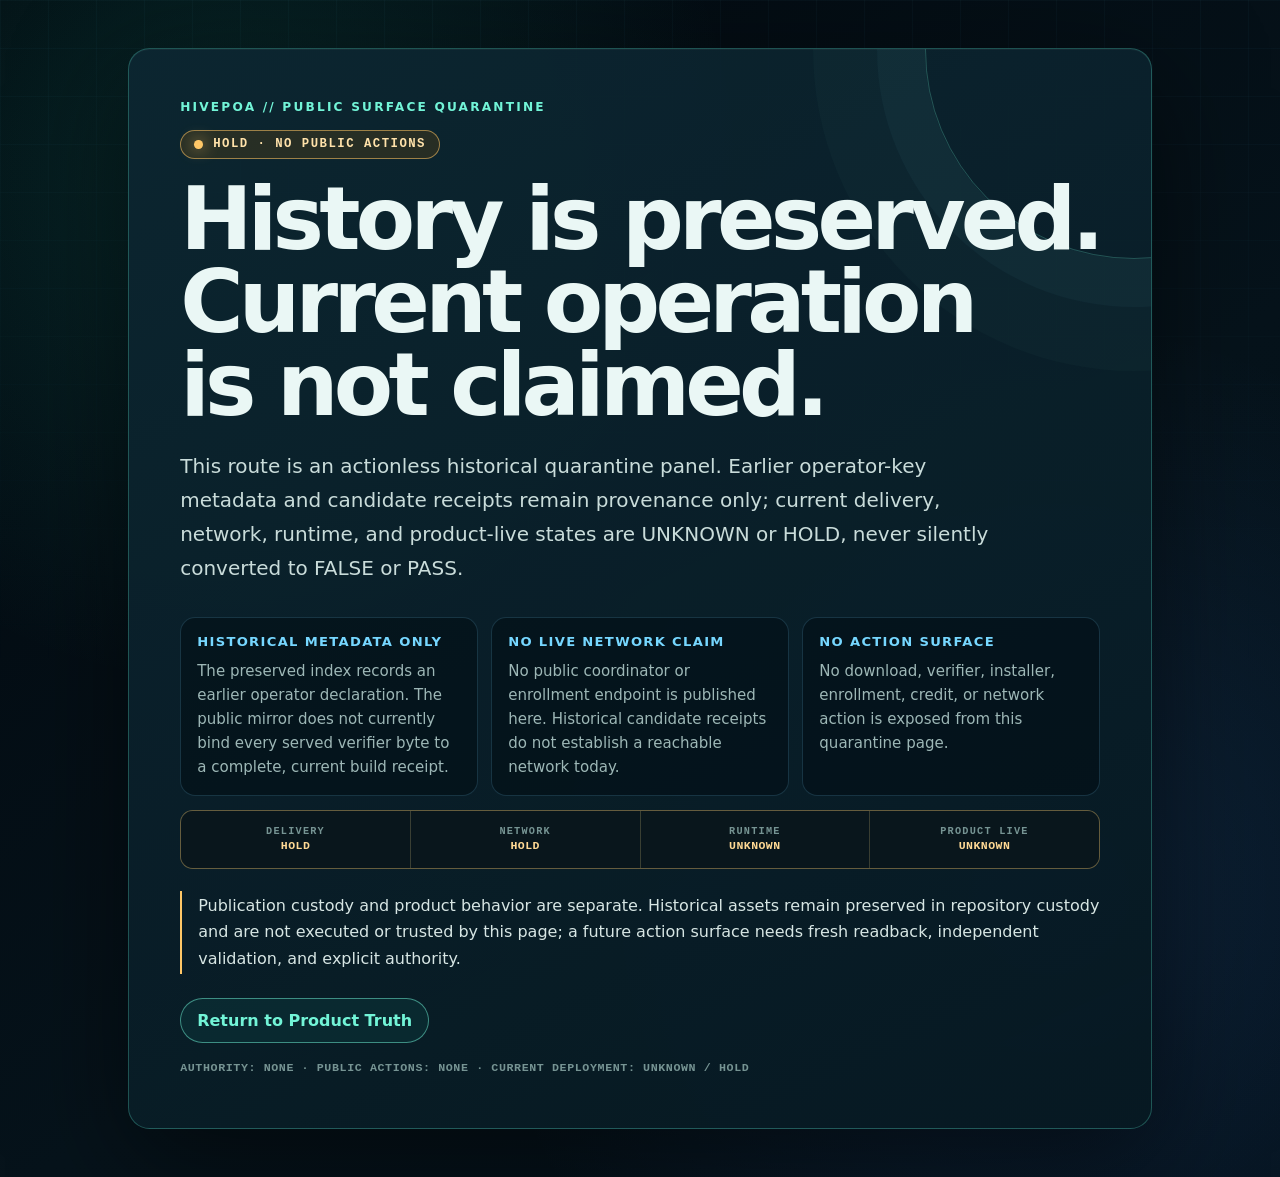
==== commit f1652ee4: "fix(site): close publication and truth residuals" ====
--- a/HivePoA/index.html
+++ b/HivePoA/index.html
@@ -220,9 +220,9 @@
 <body>
   <main id="hivepoa-public-hold" aria-labelledby="hold-title">
     <p class="eyebrow">HivePoA // public surface quarantine</p>
-    <div class="status" role="status">HOLD · ACTIONS DISABLED</div>
-    <h1 id="hold-title">The gate is closed until the proof chain is current.</h1>
-    <p class="lead">This mirror preserves historical operator-key-signed release-index metadata. That metadata is provenance only: it is not current proof of package delivery, a live coordinator, public enrollment, execution, runtime acceptance, public-network availability, or product-live behavior.</p>
+    <div class="status" role="status">HOLD · NO PUBLIC ACTIONS</div>
+    <h1 id="hold-title">History is preserved. Current operation is not claimed.</h1>
+    <p class="lead">This route is an actionless historical quarantine panel. Earlier operator-key metadata and candidate receipts remain provenance only; current delivery, network, runtime, and product-live states are UNKNOWN or HOLD, never silently converted to FALSE or PASS.</p>
 
     <div class="grid">
       <section>
@@ -241,14 +241,14 @@
 
     <div class="telemetry" aria-label="Current HivePoA public status">
       <span><strong>DELIVERY</strong>HOLD</span>
-      <span><strong>COORDINATOR</strong>NOT PROVEN</span>
-      <span><strong>ENROLLMENT</strong>NOT PUBLISHED</span>
-      <span><strong>PRODUCT LIVE</strong>FALSE</span>
+      <span><strong>NETWORK</strong>HOLD</span>
+      <span><strong>RUNTIME</strong>UNKNOWN</span>
+      <span><strong>PRODUCT LIVE</strong>UNKNOWN</span>
     </div>
 
-    <p class="boundary">This is a reversible deployment quarantine, not a canonical HivePoA source repair. Historical assets remain preserved in repository custody and are not executed or trusted by this page.</p>
+    <p class="boundary">Publication custody and product behavior are separate. Historical assets remain preserved in repository custody and are not executed or trusted by this page; a future action surface needs fresh readback, independent validation, and explicit authority.</p>
     <a class="truth" href="/#product-truth">Return to Product Truth</a>
-    <p class="foot">Authority: none · public actions: none · source repair: held</p>
+    <p class="foot">Authority: none · public actions: none · current deployment: unknown / hold</p>
   </main>
 </body>
 </html>
